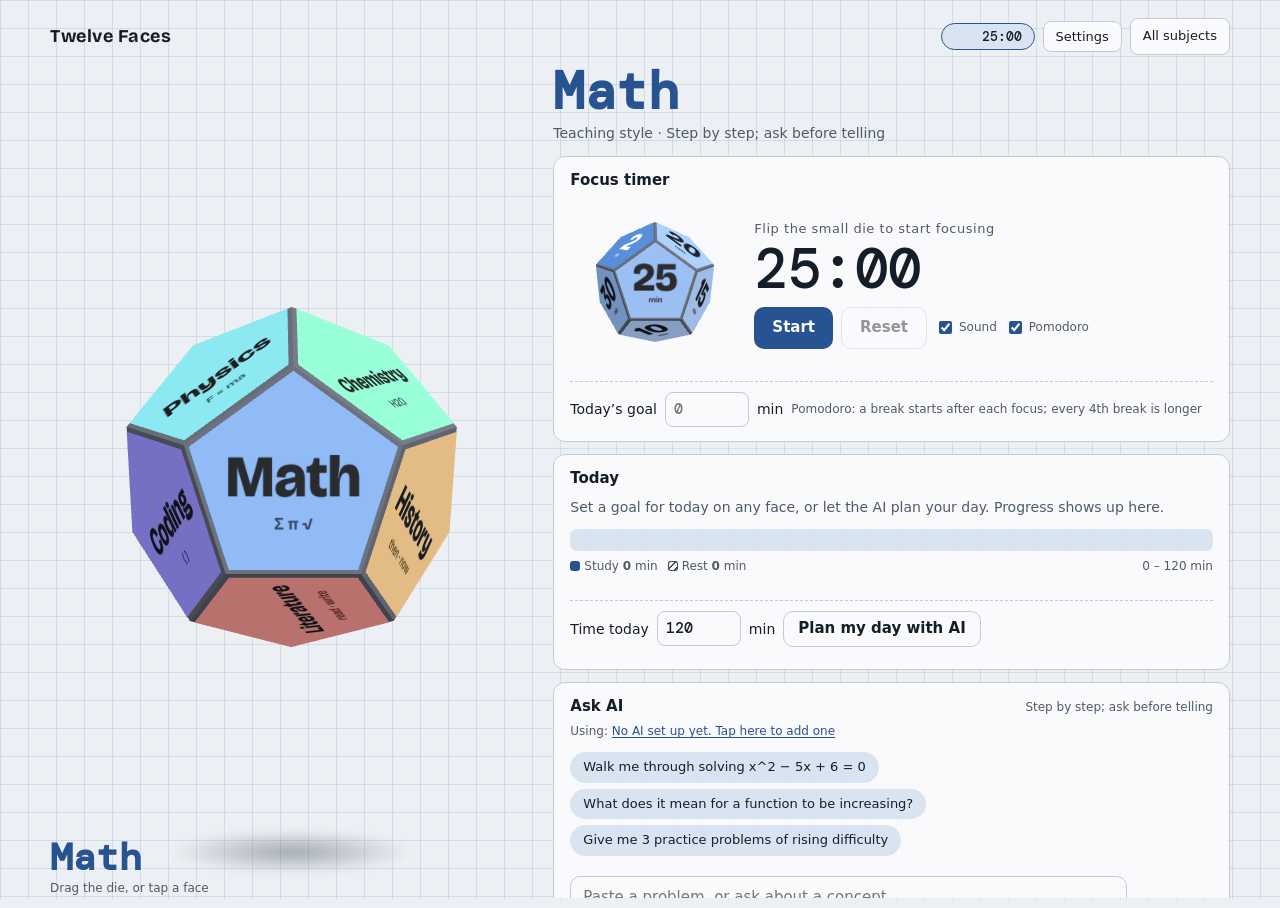
==== index.html @ 8c640dfc "init: Dodeca Study first release" ====
<!doctype html>
<html lang="en">
<head>
<meta charset="utf-8">
<meta name="viewport" content="width=device-width, initial-scale=1, viewport-fit=cover">
<title data-i18n="app.name">Twelve Faces</title>
<meta name="description" data-i18n-content="app.desc" content="">
<link rel="icon" href="icon.svg" type="image/svg+xml">
<!-- Web fonts are optional: if they can’t load (e.g. Google is blocked), system fonts are used and the page doesn’t stall -->
<link rel="stylesheet" media="print" onload="this.media='all'" href="https://fonts.googleapis.com/css2?family=Bricolage+Grotesque:opsz,wght@12..96,500..800&family=DM+Mono:wght@400;500&family=Noto+Serif+SC:wght@600;700&display=swap">
<link rel="stylesheet" href="css/app.css">
</head>
<body>
<div class="atmos" id="atmos" aria-hidden="true"></div>
<div id="app">
  <header class="bar">
    <div class="brand" data-i18n="app.name"></div>
    <div class="bar-r">
      <button class="pill" id="pill" type="button" hidden></button>
      <button class="gear" id="setBtn" type="button" data-i18n="hdr.settings"></button>
      <details class="all" id="all">
        <summary></summary>
        <div class="all-list" id="allList"></div>
      </details>
    </div>
  </header>

  <section class="die" id="die">
    <canvas id="gl" tabindex="0" data-i18n-aria-label="die.aria"></canvas>
    <div class="shadow"></div>
    <div class="die-label"><b id="dlName"></b><span id="dlHint" data-i18n="die.hint"></span></div>
    <div class="nogl" id="nogl"></div>
  </section>

  <main class="work" id="work">
    <div class="space-head">
      <h2 id="spName"></h2>
      <p id="spTag"></p>
    </div>

    <section class="card">
      <h3><span data-i18n="timer.title"></span> <small id="focusToday"></small></h3>
      <div class="timer">
        <div class="tdie" id="tdie"><canvas id="tgl" tabindex="0" data-i18n-aria-label="timer.aria"></canvas></div>
        <div>
          <div class="t-status" id="tStatus" data-i18n="timer.idle"></div>
          <div class="t-time" id="tTime">25:00</div>
          <div class="t-btns">
            <button class="btn" id="tGo" type="button" data-i18n="timer.start"></button>
            <button class="btn alt" id="tReset" type="button" data-i18n="timer.reset"></button>
            <label class="snd"><input type="checkbox" id="snd" checked> <span data-i18n="timer.sound"></span></label>
            <label class="snd"><input type="checkbox" id="pomo" checked> <span data-i18n="timer.pomo"></span></label>
          </div>
          <div class="t-chips" id="tChips"></div>
        </div>
      </div>
      <div class="goal-row">
        <label for="goalIn" data-i18n="goal.label"></label>
        <input type="number" id="goalIn" min="0" max="600" step="5" inputmode="numeric" placeholder="0">
        <span data-i18n="unit.min"></span>
        <span class="hint" data-i18n="goal.hint"></span>
      </div>
    </section>

    <section class="card" id="todayCard">
      <h3 data-i18n="today.title"></h3>
      <p class="today-sum" id="todaySum"></p>
      <div class="tl-wrap">
        <div class="tl" id="tl" role="img" data-i18n-aria-label="tl.aria"></div>
        <div class="tl-meta">
          <span><i class="sw study"></i><span data-i18n="tl.study"></span> <b id="tlStudy">0</b> <span data-i18n="unit.min"></span><i class="sw rest gap"></i><span data-i18n="tl.rest"></span> <b id="tlRest">0</b> <span data-i18n="unit.min"></span><span id="tlOverKey" hidden><i class="sw over gap"></i><span id="tlOverTxt"></span></span></span>
          <span id="tlScale"></span>
        </div>
        <p class="tl-note" id="tlNote" hidden></p>
      </div>
      <div class="trows" id="trows"></div>
      <div class="plan-box" id="planBox">
        <div class="plan-ask">
          <label for="availIn" data-i18n="plan.avail"></label>
          <input type="number" id="availIn" min="15" max="600" step="15" value="120" inputmode="numeric">
          <span data-i18n="unit.min"></span>
          <button class="btn alt sm" id="planBtn" type="button" data-i18n="plan.btn"></button>
        </div>
        <div class="plan-out" id="planOut" aria-live="polite"></div>
      </div>
    </section>

    <section class="card" id="askCard">
      <h3><span data-i18n="ask.title"></span> <small id="askStyle"></small></h3>
      <p class="ai-line"><span data-i18n="ask.using"></span><span id="aiLine"></span></p>
      <div class="quick" id="quick"></div>
      <div class="chat" id="chat" aria-live="polite"></div>
      <form class="ask-row" id="askForm">
        <textarea id="q" rows="2" maxlength="1500"></textarea>
        <button class="btn" id="send" type="submit" data-i18n="ask.send"></button>
        <button class="btn alt" id="stop" type="button" hidden data-i18n="ask.stop"></button>
      </form>
      <div class="ask-opts">
        <button class="think" id="think" type="button" aria-pressed="true" data-i18n="ask.think"></button>
        <span id="thinkHint"></span>
      </div>
    </section>

    <div class="two">
      <section class="card">
        <h3><span data-i18n="todo.title"></span> <small id="todoCount"></small></h3>
        <ul class="todo-list" id="todos"></ul>
        <p class="empty" id="todoEmpty" data-i18n="todo.empty"></p>
        <form class="add-row" id="todoForm">
          <input type="text" id="todoIn" maxlength="120" autocomplete="off">
          <button class="btn alt" type="submit" data-i18n="todo.add"></button>
        </form>
      </section>
      <section class="card">
        <h3><span data-i18n="note.title"></span> <small id="saveNote"></small></h3>
        <textarea id="note" maxlength="20000"></textarea>
      </section>
    </div>
  </main>
</div>

<dialog id="settings" class="settings">
  <form method="dialog" class="set-head">
    <h2 data-i18n="set.title"></h2>
    <button class="btn sm" value="close" data-i18n="set.done"></button>
  </form>
  <section class="set-sec">
    <h3 data-i18n="set.lang"></h3>
    <div class="langs" id="langPick"></div>
  </section>
  <section class="set-sec">
    <h3 data-i18n="shelf.head"></h3>
    <p class="set-note" data-i18n="shelf.note"></p>
    <div class="who" id="whoPick"></div>
    <div class="set-btns"><button class="btn alt sm" id="mkOpen" type="button" data-i18n="shelf.newLong"></button></div>
    <details class="set-names">
      <summary data-i18n="names.summary"></summary>
      <p class="set-note" data-i18n="names.note"></p>
      <div class="names" id="nameList"></div>
      <div class="set-btns"><button class="btn alt sm" id="nameReset" type="button" data-i18n="names.reset"></button></div>
    </details>
    <div class="set-btns"><button class="btn sm" id="whoApply" type="button" hidden data-i18n="who.apply"></button></div>
  </section>
  <section class="set-sec set-fb">
    <h3 data-i18n="fb.title"></h3>
    <p class="set-note" data-i18n="fb.note"></p>
    <div class="set-btns"><a class="btn alt sm fb-link" id="fbLink" target="_blank" rel="noopener" data-i18n="fb.btn"></a></div>
    <p class="set-note" id="fbHint" hidden data-i18n="fb.hint"></p>
  </section>
  <h3 class="set-h3" data-i18n="ai.head"></h3>
  <p class="set-intro" data-i18n="ai.intro"></p>
  <div id="provList" class="prov-list"></div>
  <details class="set-more">
    <summary data-i18n="bk.summary"></summary>
    <p data-i18n="bk.note"></p>
    <div class="set-btns">
      <button class="btn alt sm" id="bkOut" type="button" data-i18n="bk.out"></button>
      <label class="btn alt sm file"><span data-i18n="bk.in"></span><input type="file" id="bkIn" accept="application/json,.json" hidden></label>
      <button class="btn alt sm" id="clrKeys" type="button" data-i18n="bk.clear"></button>
    </div>
  </details>
</dialog>

<dialog id="maker" class="settings maker">
  <form method="dialog" class="set-head">
    <h2 data-i18n="mk.title"></h2>
    <button class="btn alt sm" value="close" data-i18n="mk.close"></button>
  </form>
  <div id="mkForm">
    <div class="mk-kind" role="radiogroup" data-i18n-aria-label="mk.kindAria">
      <label><input type="radio" name="mkKind" value="major" checked><span data-i18n="mk.major"></span></label>
      <label><input type="radio" name="mkKind" value="job"><span data-i18n="mk.job"></span></label>
    </div>
    <div id="mkMajor">
      <label class="mk-row"><span data-i18n="mk.school"></span><input id="mkSchool" maxlength="60" data-i18n-placeholder="mk.schoolPh"></label>
      <label class="mk-row"><span data-i18n="mk.dept"></span><input id="mkDept" maxlength="60" data-i18n-placeholder="mk.deptPh"></label>
      <label class="mk-row"><span data-i18n="mk.majorL"></span><input id="mkMajorIn" maxlength="60" data-i18n-placeholder="mk.majorPh"></label>
      <div class="mk-row"><span data-i18n="mk.iam"></span><div class="mk-opts">
        <label><input type="radio" name="mkSelf" value="0" checked> <span data-i18n="mk.student"></span></label>
        <label><input type="radio" name="mkSelf" value="1"> <span data-i18n="mk.self"></span></label>
      </div></div>
      <div class="mk-row"><span data-i18n="mk.year"></span><div class="mk-opts" id="mkYears"></div></div>
      <details class="mk-plan">
        <summary data-i18n="mk.planSum"></summary>
        <textarea id="mkPlan" rows="6" maxlength="12000" data-i18n-placeholder="mk.planPh"></textarea>
      </details>
    </div>
    <div id="mkJob" hidden>
      <label class="mk-row"><span data-i18n="mk.jobL"></span><input id="mkJobIn" maxlength="60" data-i18n-placeholder="mk.jobPh"></label>
    </div>
    <label class="mk-row"><span data-i18n="mk.req"></span><textarea id="mkReq" rows="2" maxlength="300" data-i18n-placeholder="mk.reqPh"></textarea></label>
    <p class="set-note" id="mkNote"></p>
    <div class="set-btns"><button class="btn sm" id="mkGo" type="button" data-i18n="mk.go"></button><button class="btn alt sm" id="mkStop" type="button" hidden data-i18n="mk.stop"></button></div>
    <p class="mk-msg" id="mkMsg" aria-live="polite"></p>
  </div>
  <div id="mkOut" class="mk-out"></div>
</dialog>

<script src="vendor/three.min.js"></script>
<script src="js/i18n.js"></script>
<script src="locales/en.js"></script>
<script src="locales/es.js"></script>
<script src="locales/pt-BR.js"></script>
<script src="locales/fr.js"></script>
<script src="locales/zh.js"></script>
<script src="locales/zh-TW.js"></script>
<script src="locales/ja.js"></script>
<script src="locales/ko.js"></script>
<script src="js/ai.js"></script>
<script src="js/profiles.js"></script>
<script src="js/app.js"></script>
<script src="js/settings.js"></script>
<script src="js/maker.js"></script>
</body>
</html>
---- css/app.css ----
/* Layout: the big die is the only navigation (which room you are in). Inside each room a small second die sets a focus timer: flip it and it starts. Hue, paper pattern, heading face and Claude's teaching voice follow the room. */
  @property --h { syntax: '<number>'; inherits: true; initial-value: 215; }
  :root {
    --h: 215;
    transition: --h .7s ease;
    --bg: hsl(var(--h) 24% 94%);
    --panel: hsl(var(--h) 30% 99% / .88);
    --pop: hsl(var(--h) 30% 99%);
    --fg: hsl(var(--h) 30% 12%);
    --muted: hsl(var(--h) 14% 36%);
    --rest: hsl(var(--h) 14% 30%);
    --line: hsl(var(--h) 22% 80%);
    --soft: hsl(var(--h) 45% 90%);
    --accent: hsl(var(--h) 58% 36%);
    --accent-fg: hsl(var(--h) 40% 98%);
    --grid: hsl(var(--h) 40% 45% / .14);
    --shadow: hsl(var(--h) 40% 15% / .34);
    --over: hsl(28 88% 52%);
    /* CJK fonts follow the page language (set from the language pack): Japanese, Korean and Traditional
       Chinese need their own fonts, or characters show up in the wrong regional shapes */
    --f-cjk: "PingFang SC", "Hiragino Sans GB", "Microsoft YaHei", "Noto Sans SC";
    --f-cjk-serif: "Noto Serif SC", "Songti SC", "STSong", "SimSun";
    --f-sans: "Bricolage Grotesque", var(--f-cjk), system-ui, sans-serif;
    --f-serif: var(--f-cjk-serif), serif;
    --f-mono: "DM Mono", ui-monospace, SFMono-Regular, Menlo, Consolas, var(--f-cjk), monospace;
    --f-body: system-ui, -apple-system, var(--f-cjk), sans-serif;
    --f-head: var(--f-sans);
  }
  :root:lang(zh-TW) { --f-cjk: "PingFang TC", "Microsoft JhengHei", "Noto Sans TC"; --f-cjk-serif: "Songti TC", "PMingLiU", "Noto Serif TC"; }
  :root:lang(ja) { --f-cjk: "Hiragino Sans", "Hiragino Kaku Gothic ProN", "Yu Gothic", "Meiryo", "Noto Sans JP"; --f-cjk-serif: "Hiragino Mincho ProN", "Yu Mincho", "Noto Serif JP"; }
  :root:lang(ko) { --f-cjk: "Apple SD Gothic Neo", "Malgun Gothic", "Noto Sans KR"; --f-cjk-serif: "AppleMyungjo", "Batang", "Noto Serif KR"; }
  @media (prefers-color-scheme: dark) {
    :root:not([data-theme="light"]) {
      --bg: hsl(var(--h) 20% 9%);
      --panel: hsl(var(--h) 18% 13% / .88);
      --pop: hsl(var(--h) 18% 14%);
      --fg: hsl(var(--h) 25% 92%);
      --muted: hsl(var(--h) 12% 68%);
      --rest: hsl(var(--h) 12% 68%);
      --line: hsl(var(--h) 14% 25%);
      --soft: hsl(var(--h) 22% 20%);
      --accent: hsl(var(--h) 65% 68%);
      --accent-fg: hsl(var(--h) 40% 10%);
      --grid: hsl(var(--h) 50% 70% / .1);
      --shadow: hsl(0 0% 0% / .6);
      color-scheme: dark;
    }
  }
  :root[data-theme="dark"] {
    --bg: hsl(var(--h) 20% 9%);
    --panel: hsl(var(--h) 18% 13% / .88);
    --pop: hsl(var(--h) 18% 14%);
    --fg: hsl(var(--h) 25% 92%);
    --muted: hsl(var(--h) 12% 68%);
    --rest: hsl(var(--h) 12% 68%);
    --line: hsl(var(--h) 14% 25%);
    --soft: hsl(var(--h) 22% 20%);
    --accent: hsl(var(--h) 65% 68%);
    --accent-fg: hsl(var(--h) 40% 10%);
    --grid: hsl(var(--h) 50% 70% / .1);
    --shadow: hsl(0 0% 0% / .6);
    color-scheme: dark;
  }

  body[data-space="chinese"], body[data-space="history"] { --f-head: var(--f-serif); }
  body[data-space="math"], body[data-space="physics"], body[data-space="chemistry"], body[data-space="coding"] { --f-head: var(--f-mono); }

  html, body { height: 100%; }
  body {
    box-sizing: border-box;
    background: var(--bg);
    color: var(--fg);
    font: 15px/1.6 var(--f-body);
    padding-block: 10px;
    padding-left: max(16px, env(safe-area-inset-left, 0px));
    padding-right: max(16px, env(safe-area-inset-right, 0px));
    overflow: hidden;
  }

  .atmos { position: fixed; inset: 0; z-index: 0; pointer-events: none; transition: opacity .35s; }
  .atmos.swap { opacity: 0; }
  body[data-space="math"] .atmos { background-image: linear-gradient(var(--grid) 1px, transparent 1px), linear-gradient(90deg, var(--grid) 1px, transparent 1px); background-size: 28px 28px; }
  body[data-space="chinese"] .atmos { background-image: repeating-linear-gradient(90deg, var(--grid) 0 1px, transparent 1px 46px); }
  body[data-space="english"] .atmos { background-image: repeating-linear-gradient(0deg, transparent 0 31px, var(--grid) 31px 32px); }
  body[data-space="physics"] .atmos { background-image: repeating-radial-gradient(circle at 88% 14%, var(--grid) 0 1px, transparent 1px 38px); }
  body[data-space="chemistry"] .atmos { background-image: radial-gradient(circle, var(--grid) 2px, transparent 2.5px), radial-gradient(circle, var(--grid) 2px, transparent 2.5px); background-size: 34px 34px; background-position: 0 0, 17px 17px; }
  body[data-space="biology"] .atmos { background-image: radial-gradient(ellipse 260px 200px at 12% 20%, var(--grid), transparent 70%), radial-gradient(ellipse 320px 240px at 88% 78%, var(--grid), transparent 70%), radial-gradient(ellipse 180px 150px at 60% 10%, var(--grid), transparent 70%); }
  body[data-space="history"] .atmos { background-image: repeating-linear-gradient(180deg, transparent 0 37px, var(--grid) 37px 38px), repeating-linear-gradient(180deg, transparent 0 83px, var(--grid) 83px 85px); }
  body[data-space="geography"] .atmos { background-image: repeating-radial-gradient(ellipse at 18% 82%, var(--grid) 0 1px, transparent 1px 24px), repeating-radial-gradient(ellipse at 84% 16%, var(--grid) 0 1px, transparent 1px 30px); }
  body[data-space="pe"] .atmos { background-image: linear-gradient(90deg, transparent calc(50% - 1px), var(--grid) calc(50% - 1px) calc(50% + 1px), transparent calc(50% + 1px)), radial-gradient(circle at 50% 50%, transparent 86px, var(--grid) 87px 89px, transparent 90px); }
  body[data-space="art"] .atmos { background-image: radial-gradient(circle 120px at 14% 22%, hsl(calc(var(--h) + 40) 70% 60% / .16), transparent 70%), radial-gradient(circle 160px at 86% 30%, hsl(calc(var(--h) - 40) 70% 60% / .16), transparent 70%), radial-gradient(circle 140px at 50% 92%, hsl(calc(var(--h) + 120) 70% 60% / .14), transparent 70%); }
  body[data-space="coding"] .atmos { background-image: radial-gradient(circle, var(--grid) 1px, transparent 1.4px); background-size: 16px 16px; }
  /* the study room stays plain on purpose */

  #app {
    position: relative; z-index: 1;
    height: 100%; max-width: 1180px; margin: 0 auto;
    display: grid; gap: 8px;
    grid-template-rows: auto minmax(190px, 34%) minmax(0, 1fr);
    grid-template-columns: minmax(0, 1fr);
  }
  @media (min-width: 900px) {
    #app { grid-template-columns: minmax(340px, 5fr) minmax(0, 7fr); grid-template-rows: auto minmax(0, 1fr); column-gap: 20px; }
    .bar { grid-column: 1 / -1; }
  }

  .bar { display: flex; align-items: center; justify-content: space-between; gap: 10px; }
  .brand { font: 700 18px/1.2 var(--f-sans); letter-spacing: .03em; white-space: nowrap; min-width: 0; overflow: hidden; text-overflow: ellipsis; flex: 0 100 auto; }
  .bar-r { display: flex; align-items: center; gap: 8px; min-width: 0; flex: 0 1 auto; }
  /* longer languages: when the timer pill shows up, the app name gives way first, then the pill shortens */
  .bar-r .pill { min-width: 0; flex: 0 1 auto; display: inline-flex; align-items: center; white-space: pre; overflow: hidden; }
  .pill > span { flex: none; }
  .pill > .pw { flex: 0 1 auto; min-width: 1.5em; overflow: hidden; text-overflow: ellipsis; }
  .bar-r .gear, .bar-r .all { flex: 0 0 auto; }
  @media (max-width: 480px) {
    .bar { gap: 6px; }
    .bar-r { gap: 6px; }
    .bar:has(.pill:not([hidden])) .brand { display: none; }
    .bar:has(.pill:not([hidden])) { justify-content: flex-end; }
    /* if the pill still doesn't fit next to the buttons, it moves to its own line instead of being cut */
    .bar:has(.pill:not([hidden])) .bar-r { flex: 1 1 auto; flex-wrap: wrap; justify-content: flex-end; row-gap: 6px; }
    .bar:has(.pill:not([hidden])) .pill { order: 3; }
  }
  .pill { appearance: none; border: 1px solid var(--accent); background: var(--soft); color: var(--fg); border-radius: 999px; padding: 5px 12px; font: 500 13px/1.2 var(--f-mono); font-variant-numeric: tabular-nums; cursor: pointer; white-space: nowrap; }
  .pill.done { animation: blink 1s steps(2, jump-none) infinite; }
  .all { position: relative; }
  .all summary { list-style: none; cursor: pointer; border: 1px solid var(--line); border-radius: 8px; padding: 7px 12px; font-size: 13px; background: var(--panel); white-space: nowrap; }
  .all summary::-webkit-details-marker { display: none; }
  .all[open] summary { border-color: var(--muted); }
  .all-list { position: absolute; right: 0; top: calc(100% + 6px); z-index: 30; background: var(--pop); border: 1px solid var(--line); border-radius: 10px; padding: 8px; display: grid; grid-template-columns: repeat(3, 1fr); gap: 6px; width: min(300px, calc(100vw - 32px)); box-shadow: 0 8px 24px hsl(0 0% 0% / .18); }
  .all-list button { appearance: none; border: 1px solid var(--line); background: transparent; color: var(--fg); border-radius: 8px; padding: 9px 4px; font: 600 14px/1 var(--f-body); cursor: pointer; }
  .all-list button[aria-current="true"] { background: var(--accent); color: var(--accent-fg); border-color: var(--accent); }

  .die { position: relative; min-height: 0; touch-action: none; }
  #gl { position: absolute; inset: 0; width: 100%; height: 100%; display: block; cursor: grab; touch-action: none; outline: none; }
  .grabbing { cursor: grabbing !important; }
  .shadow { position: absolute; left: 50%; bottom: 3%; transform: translateX(-50%); width: min(50%, 280px); height: 5%; background: radial-gradient(closest-side, var(--shadow), transparent); filter: blur(4px); pointer-events: none; }
  .die-label { position: absolute; left: 0; bottom: 0; pointer-events: none; display: flex; flex-direction: column; }
  .die-label b { font: 700 clamp(26px, 5vw, 38px)/1.1 var(--f-head); color: var(--accent); }
  .die-label span { font-size: 12px; color: var(--muted); transition: opacity .4s; }
  .die-label span.off { opacity: 0; }
  .nogl { position: absolute; inset: 0; display: none; align-items: center; justify-content: center; text-align: center; color: var(--muted); padding: 24px; }

  .work { min-height: 0; overflow-y: auto; display: flex; flex-direction: column; gap: 12px; padding-bottom: 24px; scrollbar-width: thin; }
  .work.enter { animation: rise .34s ease both; }
  @keyframes rise { from { opacity: 0; transform: translateY(8px); } to { opacity: 1; transform: none; } }
  @keyframes blink { 50% { opacity: .35; } }
  .space-head { display: flex; flex-direction: column; gap: 2px; }
  .space-head h2 { margin: 0; font: 700 clamp(32px, 6vw, 52px)/1.1 var(--f-head); color: var(--accent); letter-spacing: .01em; }
  .space-head p { margin: 0; color: var(--muted); font-size: 14px; }

  .card { background: var(--panel); border: 1px solid var(--line); border-radius: 12px; padding: 14px 16px; min-width: 0; }
  .card h3 { margin: 0 0 8px; font: 700 15px/1.3 var(--f-body); display: flex; align-items: baseline; justify-content: space-between; gap: 8px; flex-wrap: wrap; }
  .card h3 small { font-weight: 400; color: var(--muted); font-size: 12px; }
  .two { display: grid; grid-template-columns: repeat(auto-fit, minmax(260px, 1fr)); gap: 12px; }

  /* focus timer: a small die plus its readout */
  .timer { display: grid; grid-template-columns: clamp(118px, 30vw, 170px) minmax(0, 1fr); gap: 14px; align-items: center; }
  .tdie { position: relative; width: 100%; aspect-ratio: 1; max-width: 100%; }
  #tgl { position: absolute; inset: 0; width: 100%; height: 100%; display: block; cursor: grab; touch-action: none; outline: none; }
  .t-status { font-size: 13px; color: var(--muted); letter-spacing: .04em; }
  .t-time { font: 500 clamp(36px, 9vw, 56px)/1.05 var(--f-mono); font-variant-numeric: tabular-nums; letter-spacing: -.01em; }
  .t-time.done { animation: blink 1s steps(2, jump-none) infinite; }
  .t-btns { display: flex; flex-wrap: wrap; gap: 8px; margin-top: 8px; align-items: center; }
  .snd { font-size: 12px; color: var(--muted); display: inline-flex; align-items: center; gap: 4px; cursor: pointer; }
  .snd input { accent-color: var(--accent); }
  .t-chips { display: none; flex-wrap: wrap; gap: 6px; margin-top: 8px; }
  .t-chips button { appearance: none; background: var(--soft); color: var(--fg); border: 1px solid transparent; border-radius: 8px; padding: 6px 10px; font: 500 13px/1 var(--f-mono); cursor: pointer; }

  .quick { display: flex; flex-wrap: wrap; gap: 6px; margin-bottom: 10px; }
  .quick button { appearance: none; background: var(--soft); color: var(--fg); border: 1px solid transparent; border-radius: 999px; padding: 6px 12px; font: 13px/1.3 var(--f-body); cursor: pointer; text-align: left; }
  .quick button:hover { border-color: var(--accent); }
  .chat { display: flex; flex-direction: column; gap: 10px; margin-bottom: 10px; }
  .msg { max-width: 92%; white-space: pre-wrap; overflow-wrap: anywhere; font-size: 15px; }
  .msg.user { align-self: flex-end; background: var(--soft); border-radius: 12px 12px 2px 12px; padding: 8px 12px; }
  .msg.bot { align-self: flex-start; }
  .msg.bot::before { content: attr(data-via); display: block; font-size: 11px; letter-spacing: .08em; color: var(--muted); margin-bottom: 1px; }
  .msg.wait { color: var(--muted); }
  .msg.err { color: var(--muted); font-style: italic; }
  .ask-row { display: flex; gap: 8px; align-items: flex-end; }
  textarea, input[type="text"] { font: 15px/1.5 var(--f-body); color: var(--fg); background: transparent; border: 1px solid var(--line); border-radius: 10px; padding: 9px 12px; width: 100%; box-sizing: border-box; min-width: 0; }
  textarea { resize: vertical; }
  textarea:focus, input[type="text"]:focus { outline: 2px solid var(--accent); outline-offset: 0; border-color: transparent; }
  .btn { appearance: none; border: 0; background: var(--accent); color: var(--accent-fg); border-radius: 10px; padding: 0 18px; height: 42px; font: 600 15px/1 var(--f-body); cursor: pointer; flex: none; }
  .btn.alt { background: transparent; color: var(--fg); border: 1px solid var(--line); }
  .btn:disabled { opacity: .45; cursor: default; }

  .todo-list { list-style: none; margin: 0 0 10px; padding: 0; display: flex; flex-direction: column; gap: 2px; }
  .todo-list li { display: grid; grid-template-columns: auto 1fr auto; align-items: center; gap: 10px; padding: 6px 0; border-bottom: 1px dashed var(--line); }
  .todo-list input[type="checkbox"] { width: 20px; height: 20px; accent-color: var(--accent); margin: 0; }
  .todo-list .t { overflow-wrap: anywhere; }
  .todo-list li.done .t { color: var(--muted); text-decoration: line-through; }
  .todo-list .x { appearance: none; border: 0; background: transparent; color: var(--muted); font-size: 18px; line-height: 1; cursor: pointer; padding: 4px 8px; border-radius: 6px; }
  .todo-list .x:hover { color: var(--fg); }
  .empty { color: var(--muted); font-size: 13px; margin: 0 0 10px; }
  .add-row { display: flex; gap: 8px; }
  .add-row .btn { height: 40px; padding: 0 14px; }
  #note { min-height: 190px; line-height: 1.7; }

  .goal-row { display: flex; flex-wrap: wrap; align-items: center; gap: 8px; margin-top: 12px; padding-top: 10px; border-top: 1px dashed var(--line); font-size: 14px; }
  .goal-row input[type="number"], .plan-ask input[type="number"] { width: 84px; font: 500 15px/1.4 var(--f-mono); color: var(--fg); background: transparent; border: 1px solid var(--line); border-radius: 8px; padding: 6px 8px; box-sizing: border-box; }
  .goal-row input[type="number"]:focus, .plan-ask input[type="number"]:focus { outline: 2px solid var(--accent); border-color: transparent; }
  .goal-row .hint { color: var(--muted); font-size: 12px; }
  .btn.sm { height: 36px; padding: 0 14px; }
  .today-sum { margin: 0 0 10px; color: var(--muted); font-size: 14px; }
  .trows { display: flex; flex-direction: column; gap: 4px; }
  .trow { appearance: none; border: 0; background: transparent; color: var(--fg); display: grid; grid-template-columns: 3.2em minmax(0, 1fr) auto; gap: 10px; align-items: center; padding: 7px 6px; border-radius: 8px; cursor: pointer; text-align: left; font: 14px/1.3 var(--f-body); }
  .trow:hover, .trow[aria-current="true"] { background: var(--soft); }
  .trow .meter { display: block; height: 8px; border-radius: 4px; background: var(--soft); overflow: hidden; }
  .trow[aria-current="true"] .meter { background: var(--line); }
  .trow .meter i { display: block; height: 100%; border-radius: 4px; background: hsl(var(--rh) 58% 48%); }
  .trow .num { font: 13px/1 var(--f-mono); font-variant-numeric: tabular-nums; color: var(--muted); }
  .plan-box { margin-top: 10px; padding-top: 10px; border-top: 1px dashed var(--line); display: flex; flex-direction: column; gap: 8px; }
  .plan-ask { display: flex; flex-wrap: wrap; align-items: center; gap: 8px; font-size: 14px; }
  .plan-out { font-size: 14px; display: flex; flex-direction: column; gap: 4px; min-width: 0; overflow-wrap: anywhere; }
  .plan-out .why, .plan-out .tip { color: var(--muted); }
  .plan-out .tip { font-style: italic; }

  .tl-wrap { margin-bottom: 14px; display: flex; flex-direction: column; gap: 6px; }
  .tl { position: relative; display: flex; height: 22px; border-radius: 7px; background: var(--soft); padding: 2px; box-sizing: border-box; }
  .tl .seg { flex: 0 0 auto; box-sizing: border-box; height: 100%; min-width: 3px; margin-right: 2px; border-radius: 5px; }
  .tl .seg:last-of-type { margin-right: 0; }
  .tl .seg.study { background: hsl(var(--rh, var(--h)) 58% 48%); }
  .tl .seg.rest { background: repeating-linear-gradient(135deg, var(--rest) 0 2px, transparent 2px 6px); box-shadow: inset 0 0 0 1px var(--rest); }
  .tl .seg.over { background: var(--over); }
  .tl-mark { position: absolute; top: -3px; bottom: -3px; width: 2px; margin-left: -1px; border-radius: 1px; background: var(--fg); }
  .tl-note { margin: 0; font-size: 13px; color: var(--muted); }
  .tl-note::before { content: ""; display: inline-block; width: 8px; height: 8px; border-radius: 2px; background: var(--over); margin-right: 6px; }
  .tl-meta .sw.over { background: var(--over); }
  .tl-meta { display: flex; justify-content: space-between; align-items: center; gap: 6px 12px; flex-wrap: wrap; font-size: 12px; color: var(--muted); font-variant-numeric: tabular-nums; }
  .tl-meta .sw { display: inline-block; width: 10px; height: 10px; border-radius: 3px; margin-right: 4px; vertical-align: -1px; }
  .tl-meta .sw.study { background: var(--accent); }
  .tl-meta .sw.rest { background: repeating-linear-gradient(135deg, var(--rest) 0 2px, transparent 2px 5px); box-shadow: inset 0 0 0 1px var(--rest); }
  .tl-meta .sw.gap { margin-left: 10px; }

  button:focus-visible, summary:focus-visible { outline: 2px solid var(--accent); outline-offset: 2px; }
  @media (prefers-reduced-motion: reduce) {
    :root { transition: none; }
    .work.enter, .pill.done, .t-time.done { animation: none; }
    .atmos, .die-label span { transition: none; }
  }

  /* ---- multi-AI additions ---- */
  .msg.bot:not([data-via])::before { content: "AI"; }
  .msg .acts { margin-top: 8px; display: flex; flex-direction: column; gap: 4px; font-size: 13px; color: var(--accent); }
  .msg .via-note { margin-top: 6px; font-size: 12px; color: var(--muted); }
  .msg.wait .via-note { display: none; }
  .ai-line { margin: -2px 0 10px; font-size: 12px; color: var(--muted); }
  .linkish { appearance: none; border: 0; background: none; padding: 0; color: var(--accent); font: inherit; text-decoration: underline; text-underline-offset: 2px; cursor: pointer; }
  .gear { appearance: none; border: 1px solid var(--line); border-radius: 8px; padding: 7px 12px; font: 13px/1.2 var(--f-body); background: var(--panel); color: var(--fg); cursor: pointer; white-space: nowrap; }
  .settings { width: min(560px, calc(100vw - 24px)); max-height: calc(100dvh - 24px); border: 1px solid var(--line); border-radius: 14px; padding: 16px; background: var(--pop); color: var(--fg); box-sizing: border-box; }
  .settings::backdrop { background: hsl(0 0% 0% / .4); }
  .set-head { display: flex; justify-content: space-between; align-items: center; gap: 8px; margin: 0 0 6px; position: sticky; top: -16px; background: var(--pop); padding: 4px 0; z-index: 1; }
  .set-head h2 { margin: 0; font: 700 18px/1.3 var(--f-body); }
  .set-intro, .set-more p { font-size: 13px; color: var(--muted); margin: 0 0 12px; line-height: 1.6; }
  .prov-list { display: flex; flex-direction: column; gap: 10px; }
  .prov { border: 1px solid var(--line); border-radius: 10px; padding: 10px 12px; }
  .prov.on { border-color: var(--accent); }
  .prov-head { display: flex; justify-content: space-between; align-items: center; gap: 8px; }
  .prov-name { font-weight: 600; font-size: 15px; display: flex; align-items: center; gap: 4px; cursor: pointer; }
  .prov-move { display: flex; gap: 4px; }
  .prov-info { margin: 4px 0 8px; font-size: 12px; color: var(--muted); }
  .prov-info a { color: var(--accent); }
  .prov-row { display: grid; grid-template-columns: 4.5em minmax(0, 1fr); align-items: center; gap: 8px; margin-bottom: 6px; font-size: 13px; }
  .prov-row input { min-width: 0; height: 34px; border: 1px solid var(--line); border-radius: 8px; padding: 0 10px; background: var(--panel); color: var(--fg); font: 13px var(--f-mono); }
  .prov-foot { display: flex; align-items: center; gap: 8px; flex-wrap: wrap; }
  .prov-res { font-size: 12px; color: var(--muted); overflow-wrap: anywhere; }
  .prov-res.ok { color: var(--accent); }
  .prov-res.bad { color: hsl(5 70% 48%); }
  .mini { appearance: none; border: 1px solid var(--line); background: transparent; color: var(--fg); border-radius: 7px; padding: 4px 10px; font: 12px/1.3 var(--f-body); cursor: pointer; }
  .mini:disabled { opacity: .35; cursor: default; }
  .set-more { margin-top: 14px; }
  .set-more summary { cursor: pointer; font-size: 14px; font-weight: 600; margin-bottom: 8px; }
  .set-btns { display: flex; gap: 8px; flex-wrap: wrap; }
  .btn.file { display: inline-flex; align-items: center; }

  /* ---- identity picker ---- */
  .set-sec { margin-bottom: 16px; padding-bottom: 14px; border-bottom: 1px solid var(--line); }
  .set-sec h3, .set-h3 { margin: 4px 0 8px; font: 700 15px/1.3 var(--f-body); }
  .who { display: grid; grid-template-columns: repeat(3, minmax(0, 1fr)); gap: 8px; margin-bottom: 10px; }
  .who-opt { border: 1px solid var(--line); border-radius: 10px; padding: 10px; cursor: pointer; display: flex; flex-direction: column; gap: 3px; min-width: 0; }
  .who-opt.on { border-color: var(--accent); background: var(--soft); }
  .who-opt input { position: absolute; opacity: 0; pointer-events: none; }
  .who-opt:has(input:focus-visible) { outline: 2px solid var(--accent); outline-offset: 2px; }
  .who-opt b { font-size: 15px; }
  .who-opt small { font-size: 11px; color: var(--muted); overflow-wrap: anywhere; }
  .set-names summary { cursor: pointer; font-size: 13px; color: var(--accent); margin-bottom: 8px; }
  .set-note { font-size: 12px; color: var(--muted); margin: 0 0 8px; }
  .names { display: grid; grid-template-columns: repeat(3, minmax(0, 1fr)); gap: 6px; margin-bottom: 8px; }
  .names input { min-width: 0; height: 34px; border: 1px solid var(--line); border-radius: 8px; padding: 0 8px; background: var(--panel); color: var(--fg); font: 14px var(--f-body); }
  .set-sec > .set-btns { margin-top: 4px; }
  @media (max-width: 420px) { .who { grid-template-columns: minmax(0, 1fr); } .who-opt { flex-direction: row; align-items: baseline; gap: 8px; } }
  .fb-link { display: inline-flex; align-items: center; text-decoration: none; }
  .fb-link[hidden] { display: none; }

  /* ---- bookshelf (inside the all-subjects popover) ---- */
  .all-list .shelf { grid-column: 1 / -1; display: flex; flex-wrap: wrap; gap: 6px; border-top: 1px solid var(--line); margin-top: 4px; padding-top: 8px; }
  .all-list .shelf-h { width: 100%; font-size: 12px; color: var(--muted); }
  .all-list .shelf button { padding: 7px 10px; font: 500 13px/1.2 var(--f-body); max-width: 100%; overflow: hidden; text-overflow: ellipsis; white-space: nowrap; }
  .all-list .shelf .shelf-add { border-style: dashed; color: var(--accent); }

  /* ---- maker: build a die with the AI ---- */
  .who-opt { position: relative; }
  .who-opt.mine { border-style: dashed; }
  .who-opt.mine.on { border-style: solid; }
  .who-del { align-self: flex-start; margin-top: 4px; }
  .who-opt small { padding-right: 2px; }
  .mk-kind { display: grid; grid-template-columns: 1fr 1fr; gap: 8px; margin-bottom: 12px; }
  .mk-kind label { position: relative; cursor: pointer; }
  .mk-kind input { position: absolute; opacity: 0; pointer-events: none; }
  .mk-kind span { display: block; text-align: center; border: 1px solid var(--line); border-radius: 10px; padding: 10px; font-weight: 600; }
  .mk-kind input:checked + span { border-color: var(--accent); background: var(--soft); }
  .mk-kind input:focus-visible + span { outline: 2px solid var(--accent); outline-offset: 2px; }
  .mk-row { display: grid; grid-template-columns: 4.6em minmax(0, 1fr); gap: 8px; align-items: start; margin-bottom: 8px; font-size: 13px; }
  .mk-row > span { padding-top: 9px; color: var(--muted); }
  .mk-row input:not([type=radio]):not([type=checkbox]), .mk-row textarea, .mk-plan textarea { min-width: 0; width: 100%; box-sizing: border-box; border: 1px solid var(--line); border-radius: 8px; padding: 8px 10px; background: var(--panel); color: var(--fg); font: 14px/1.4 var(--f-body); }
  .mk-row input:not([type=radio]):not([type=checkbox]) { height: 36px; padding: 0 10px; }
  .mk-opts input { margin: 0 2px 0 0; vertical-align: -1px; }
  .mk-opts { display: flex; flex-wrap: wrap; gap: 6px 14px; padding-top: 8px; font-size: 14px; }
  .mk-opts label { white-space: nowrap; cursor: pointer; }
  .mk-plan { margin: 0 0 10px; }
  .mk-plan summary { cursor: pointer; font-size: 13px; color: var(--accent); margin-bottom: 6px; }
  .mk-plan textarea { resize: vertical; }
  .mk-msg { font-size: 13px; color: var(--muted); margin: 8px 0 0; min-height: 1em; }
  .mk-msg.bad { color: hsl(5 70% 48%); }
  .mk-out { display: flex; flex-direction: column; gap: 12px; margin-top: 12px; }
  .mk-card { border: 1px solid var(--accent); border-radius: 12px; padding: 12px; }
  .mk-card.err { border-color: var(--line); }
  .mk-err { font-size: 13px; color: var(--muted); white-space: pre-wrap; }
  .mk-title { width: 100%; box-sizing: border-box; border: 0; border-bottom: 1px dashed var(--line); background: transparent; color: var(--fg); font: 700 16px/1.4 var(--f-body); padding: 2px 0 4px; }
  .mk-src { font-size: 12px; color: var(--muted); margin: 6px 0 10px; }
  .mk-faces { display: grid; grid-template-columns: repeat(4, minmax(0, 1fr)); gap: 6px; margin-bottom: 10px; }
  .mk-face { display: flex; flex-direction: column; gap: 2px; min-width: 0; }
  .mk-face input { min-width: 0; height: 32px; border: 1px solid var(--line); border-radius: 7px; padding: 0 6px; background: var(--panel); color: var(--fg); font: 600 14px var(--f-body); }
  .mk-face small { font-size: 10px; color: var(--muted); white-space: nowrap; overflow: hidden; text-overflow: ellipsis; }
  .mk-ok { font-size: 13px; color: var(--accent); align-self: center; }
  @media (max-width: 420px) { .mk-faces { grid-template-columns: repeat(3, minmax(0, 1fr)); } }
  .mk-card.err .btn { margin-right: 8px; }

  /* ---- deep-thinking toggle under the question box ---- */
  .ask-opts { display: flex; align-items: center; gap: 8px; margin-top: 8px; font-size: 12px; color: var(--muted); }
  .think { white-space: nowrap; flex: none; appearance: none; border: 1px solid var(--line); background: transparent; color: var(--muted); border-radius: 999px; padding: 5px 12px; font: 500 13px/1.2 var(--f-body); cursor: pointer; }
  .think::before { content: "○ "; }
  .think[aria-pressed="true"] { border-color: var(--accent); background: var(--soft); color: var(--accent); }
  .think[aria-pressed="true"]::before { content: "● "; }

  /* ---- language picker ---- */
  .langs { display: flex; gap: 8px; flex-wrap: wrap; }
  .lang-opt { appearance: none; border: 1px solid var(--line); background: transparent; color: var(--fg); border-radius: 999px; padding: 7px 16px; font: 600 14px/1.2 var(--f-body); cursor: pointer; }
  .lang-opt[aria-pressed="true"] { border-color: var(--accent); background: var(--soft); color: var(--accent); }
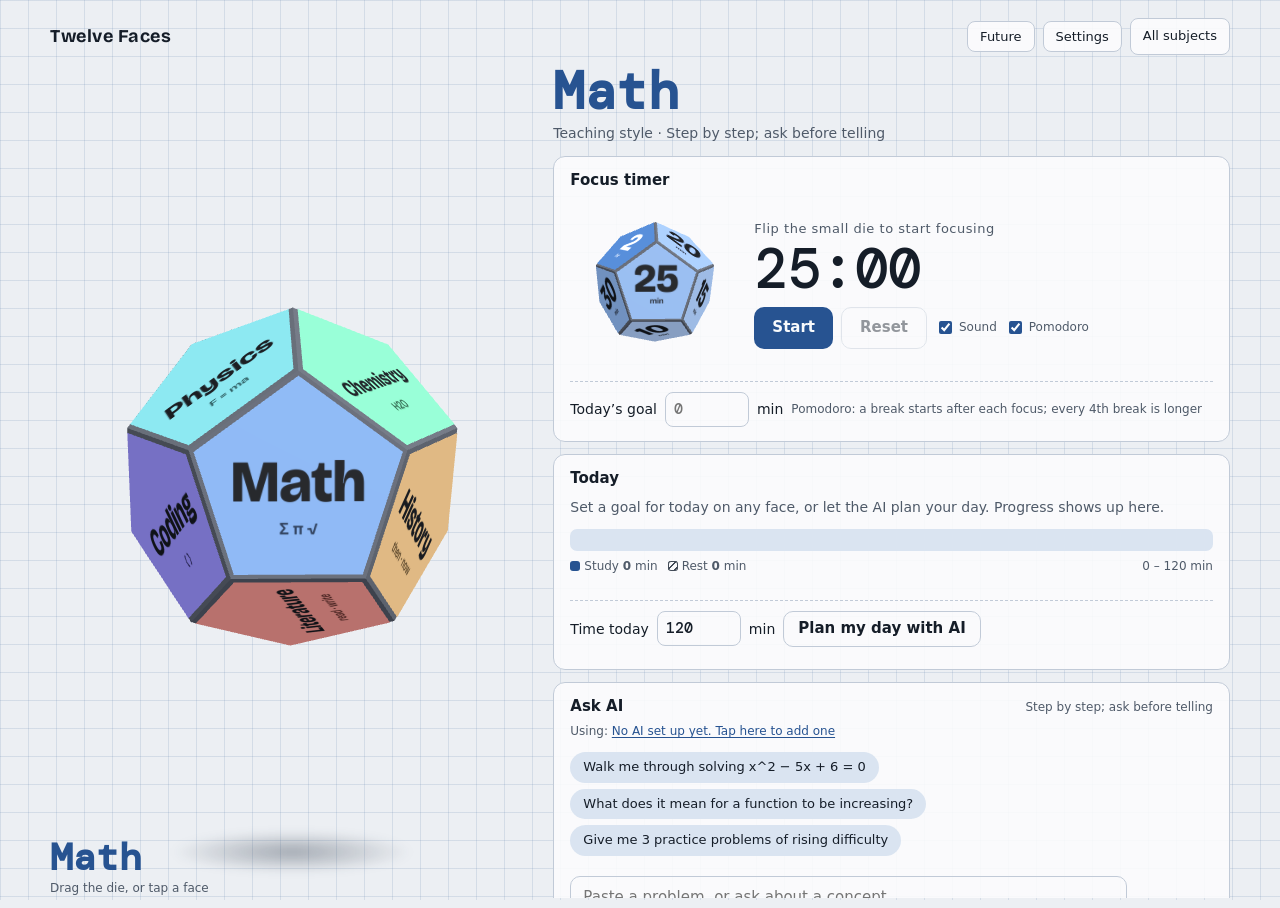
==== commit 8cc766ca: "2.0 prototype: Beyond today timeline; fixes for header, Today rows, menu order; README.zh-CN Co-Auth" ====
--- a/index.html
+++ b/index.html
@@ -17,6 +17,7 @@
     <div class="brand" data-i18n="app.name"></div>
     <div class="bar-r">
       <button class="pill" id="pill" type="button" hidden></button>
+      <button class="gear" id="fuBtn" type="button" aria-expanded="false" aria-controls="future" data-i18n="fu.btn"></button>
       <button class="gear" id="setBtn" type="button" data-i18n="hdr.settings"></button>
       <details class="all" id="all">
         <summary></summary>
@@ -119,6 +120,15 @@
   </main>
 </div>
 
+<aside id="future" class="future" hidden data-i18n-aria-label="fu.aria">
+  <div class="fu-head">
+    <div><h2 data-i18n="fu.title"></h2><p data-i18n="fu.slogan"></p></div>
+    <button class="gear" id="fuClose" type="button" data-i18n="fu.close"></button>
+  </div>
+  <div class="fu-tabs" id="fuTabs"></div>
+  <div class="fu-body" id="fuBody"></div>
+</aside>
+
 <dialog id="settings" class="settings">
   <form method="dialog" class="set-head">
     <h2 data-i18n="set.title"></h2>
@@ -211,5 +221,6 @@
 <script src="js/app.js"></script>
 <script src="js/settings.js"></script>
 <script src="js/maker.js"></script>
+<script src="js/future.js"></script>
 </body>
 </html>
--- a/css/app.css
+++ b/css/app.css
@@ -109,10 +109,16 @@
   .bar-r { display: flex; align-items: center; gap: 8px; min-width: 0; flex: 0 1 auto; }
   /* longer languages: when the timer pill shows up, the app name gives way first, then the pill shortens */
   .bar-r .pill { min-width: 0; flex: 0 1 auto; display: inline-flex; align-items: center; white-space: pre; overflow: hidden; }
+  .bar-r .pill[hidden] { display: none; }  /* display:inline-flex above would otherwise override the hidden attribute */
   .pill > span { flex: none; }
   .pill > .pw { flex: 0 1 auto; min-width: 1.5em; overflow: hidden; text-overflow: ellipsis; }
   .bar-r .gear, .bar-r .all { flex: 0 0 auto; }
   @media (max-width: 480px) {
+    .bar-r .gear, .bar-r .all summary { padding-inline: 9px; }
+    /* the All-subjects list hangs from the whole header, so it stays on screen wherever its button ends up */
+    .bar { position: relative; }
+    .all { position: static; }
+    .all-list { max-width: 100%; box-sizing: border-box; }
     .bar { gap: 6px; }
     .bar-r { gap: 6px; }
     .bar:has(.pill:not([hidden])) .brand { display: none; }
@@ -203,8 +209,15 @@
   .goal-row .hint { color: var(--muted); font-size: 12px; }
   .btn.sm { height: 36px; padding: 0 14px; }
   .today-sum { margin: 0 0 10px; color: var(--muted); font-size: 14px; }
-  .trows { display: flex; flex-direction: column; gap: 4px; }
-  .trow { appearance: none; border: 0; background: transparent; color: var(--fg); display: grid; grid-template-columns: 3.2em minmax(0, 1fr) auto; gap: 10px; align-items: center; padding: 7px 6px; border-radius: 8px; cursor: pointer; text-align: left; font: 14px/1.3 var(--f-body); }
+  /* Today's rows share one set of columns: the name column is as wide as the longest name, up to 42% of the card;
+     longer names are cut with "…" (full name on hover). So names never run into the bars, and every bar starts at the same x. */
+  .trows { display: grid; grid-template-columns: fit-content(42%) minmax(0, 1fr) auto; column-gap: 10px; row-gap: 4px; }
+  .trow { grid-column: 1 / -1; display: grid; grid-template-columns: subgrid; appearance: none; border: 0; background: transparent; color: var(--fg); align-items: center; padding: 7px 6px; border-radius: 8px; cursor: pointer; text-align: left; font: 14px/1.3 var(--f-body); }
+  .trow .nm { min-width: 0; overflow: hidden; text-overflow: ellipsis; white-space: nowrap; }
+  @supports not (grid-template-columns: subgrid) {
+    .trows { display: flex; flex-direction: column; }
+    .trow { grid-template-columns: minmax(0, 8em) minmax(0, 1fr) auto; column-gap: 10px; }
+  }
   .trow:hover, .trow[aria-current="true"] { background: var(--soft); }
   .trow .meter { display: block; height: 8px; border-radius: 4px; background: var(--soft); overflow: hidden; }
   .trow[aria-current="true"] .meter { background: var(--line); }
@@ -348,3 +361,68 @@
   .langs { display: flex; gap: 8px; flex-wrap: wrap; }
   .lang-opt { appearance: none; border: 1px solid var(--line); background: transparent; color: var(--fg); border-radius: 999px; padding: 7px 16px; font: 600 14px/1.2 var(--f-body); cursor: pointer; }
   .lang-opt[aria-pressed="true"] { border-color: var(--accent); background: var(--soft); color: var(--accent); }
+
+  /* ---- Beyond today: the vertical timeline from the future down to now ---- */
+  .future { position: fixed; z-index: 40; top: 0; right: 0; bottom: 0; width: min(420px, 100vw); box-sizing: border-box; background: var(--pop); color: var(--fg);
+    border-left: 1px solid var(--line); box-shadow: -12px 0 32px var(--shadow); display: flex; flex-direction: column; animation: fu-in .25s ease-out; }
+  .future[hidden] { display: none; }
+  @keyframes fu-in { from { transform: translateX(24px); opacity: 0; } to { transform: none; opacity: 1; } }
+  @media (prefers-reduced-motion: reduce) { .future { animation: none; } }
+  .fu-head { display: flex; justify-content: space-between; align-items: flex-start; gap: 10px; padding: calc(14px + env(safe-area-inset-top, 0px)) 16px 8px; }
+  .fu-head h2 { margin: 0; font: 700 18px/1.25 var(--f-sans); }
+  .fu-head p { margin: 2px 0 0; font-size: 13px; color: var(--accent); }
+  .fu-tabs { display: flex; gap: 6px; padding: 4px 16px 10px; overflow-x: auto; flex: none; border-bottom: 1px solid var(--line); }
+  .fu-chip { flex: none; max-width: 14em; overflow: hidden; text-overflow: ellipsis; white-space: nowrap; appearance: none; border: 1px solid var(--line); background: transparent; color: var(--fg); border-radius: 999px; padding: 6px 12px; font: 600 13px/1.2 var(--f-body); cursor: pointer; }
+  .fu-chip[aria-pressed="true"] { border-color: hsl(var(--gh, var(--h)) 55% 48%); background: var(--soft); }
+  .fu-chip[style*="--gh"]::before { content: ""; display: inline-block; width: 8px; height: 8px; border-radius: 50%; margin-right: 6px; background: hsl(var(--gh) 60% 50%); }
+  .fu-body { flex: 1 1 auto; min-height: 0; overflow-y: auto; padding: 14px 16px calc(20px + env(safe-area-inset-bottom, 0px)); }
+
+  .fu-form { display: flex; flex-direction: column; gap: 12px; }
+  .fu-intro { margin: 0; font-size: 14px; color: var(--muted); }
+  .fu-field { display: flex; flex-direction: column; gap: 4px; font-size: 13px; color: var(--muted); }
+  .fu-field input, .fu-field textarea, .fu-face { box-sizing: border-box; width: 100%; border: 1px solid var(--line); border-radius: 8px; padding: 8px 10px; background: var(--panel); color: var(--fg); font: 15px/1.4 var(--f-body); }
+  .fu-field textarea { resize: vertical; }
+  .fu-btns { display: flex; gap: 8px; flex-wrap: wrap; margin-top: 4px; }
+  .fu-msg { margin: 6px 0 0; font-size: 13px; color: var(--muted); min-height: 1em; white-space: pre-wrap; }
+  .fu-msg.bad { color: hsl(5 70% 48%); }
+
+  .axis { position: relative; display: flex; flex-direction: column; gap: 10px; padding: 2px 0 2px 26px; --g: hsl(var(--gh, var(--h)) 58% 48%); }
+  /* the line is faint and broken high up (the far future is uncertain) and solid at the bottom (now) */
+  .axis::before { content: ""; position: absolute; left: 8px; top: 8px; bottom: 8px; width: 2px; border-radius: 2px;
+    background: linear-gradient(to bottom, transparent, hsl(var(--gh, var(--h)) 55% 50% / .4) 18%, hsl(var(--gh, var(--h)) 58% 48%)); }
+  .ax-node { position: relative; --g: hsl(var(--gh, var(--h)) 58% 48%); }
+  .ax-dot { position: absolute; left: -24px; top: 13px; width: 12px; height: 12px; box-sizing: border-box; border-radius: 50%; background: var(--pop); border: 2px solid var(--g); }
+  .ax-dot.full { background: var(--g); }
+  .ax-dot.flag { width: 14px; height: 14px; left: -25px; top: 12px; border-radius: 3px; background: var(--g); transform: rotate(45deg); }
+  .ax-node.cur .ax-dot { box-shadow: 0 0 0 4px hsl(var(--gh, var(--h)) 60% 50% / .25); }
+  .ax-node.now .ax-dot { background: var(--g); }
+  .ax-card { box-sizing: border-box; width: 100%; display: flex; flex-direction: column; gap: 3px; text-align: left; border: 1px solid var(--line); border-radius: 10px; padding: 9px 11px; background: var(--panel); color: var(--fg); font: 14px/1.4 var(--f-body); }
+  button.ax-card { appearance: none; cursor: pointer; }
+  button.ax-card:hover { border-color: var(--g); }
+  .ax-card.plain { border: 0; background: transparent; padding: 7px 0; font-weight: 700; color: var(--g); }
+  .ax-card b { font-weight: 700; }
+  .ax-card small { font-size: 12px; color: var(--muted); }
+  .ax-kicker { text-transform: uppercase; letter-spacing: .06em; color: var(--g) !important; font-weight: 700; }
+  .ax-sum, .ax-now { margin: 2px 0 0; font-size: 13px; color: var(--muted); }
+  .ax-now { color: var(--fg); }
+  .ax-hint { margin: 0; font-size: 12px; color: var(--muted); font-style: italic; }
+  .ax-node.goal .ax-card { border-color: var(--g); }
+  .ax-node.cur .ax-card { border-color: var(--g); background: var(--soft); }
+  /* the farther the stage, the fainter and rougher: it gets clear as it gets close */
+  .ax-node[data-far="1"] .ax-card { opacity: .88; }
+  .ax-node[data-far="2"] .ax-card { opacity: .72; border-style: dashed; }
+  .ax-node[data-far="3"] .ax-card { opacity: .56; border-style: dashed; }
+  .ax-node.past .ax-card { opacity: .7; }
+  .st-h { display: flex; flex-direction: column; gap: 1px; }
+  .st-tasks { list-style: none; margin: 6px 0 0; padding: 0; display: flex; flex-direction: column; gap: 4px; }
+  .st-tasks li { display: flex; gap: 8px; align-items: flex-start; font-size: 13px; }
+  .st-tasks li.done .t { text-decoration: line-through; color: var(--muted); }
+  .st-tasks input { margin: 3px 0 0; flex: none; accent-color: var(--g); }
+  .st-tasks .t { flex: 1 1 auto; min-width: 0; overflow-wrap: anywhere; }
+  .st-pushed { flex: none; font-style: normal; font-size: 11px; color: var(--g); }
+  .st-put { display: flex; gap: 8px; align-items: center; margin-top: 8px; }
+  .st-put .fu-face { flex: 1 1 auto; min-width: 0; width: auto; padding: 6px 8px; font-size: 13px; height: 36px; }
+  .fu-passed { margin-top: 14px; font-size: 13px; }
+  .fu-passed summary { cursor: pointer; color: var(--muted); margin-bottom: 8px; }
+  .fu-miss { margin: 12px 0 0; font-size: 13px; color: var(--over); }
+  .fu-goal .fu-btns { margin-top: 16px; }
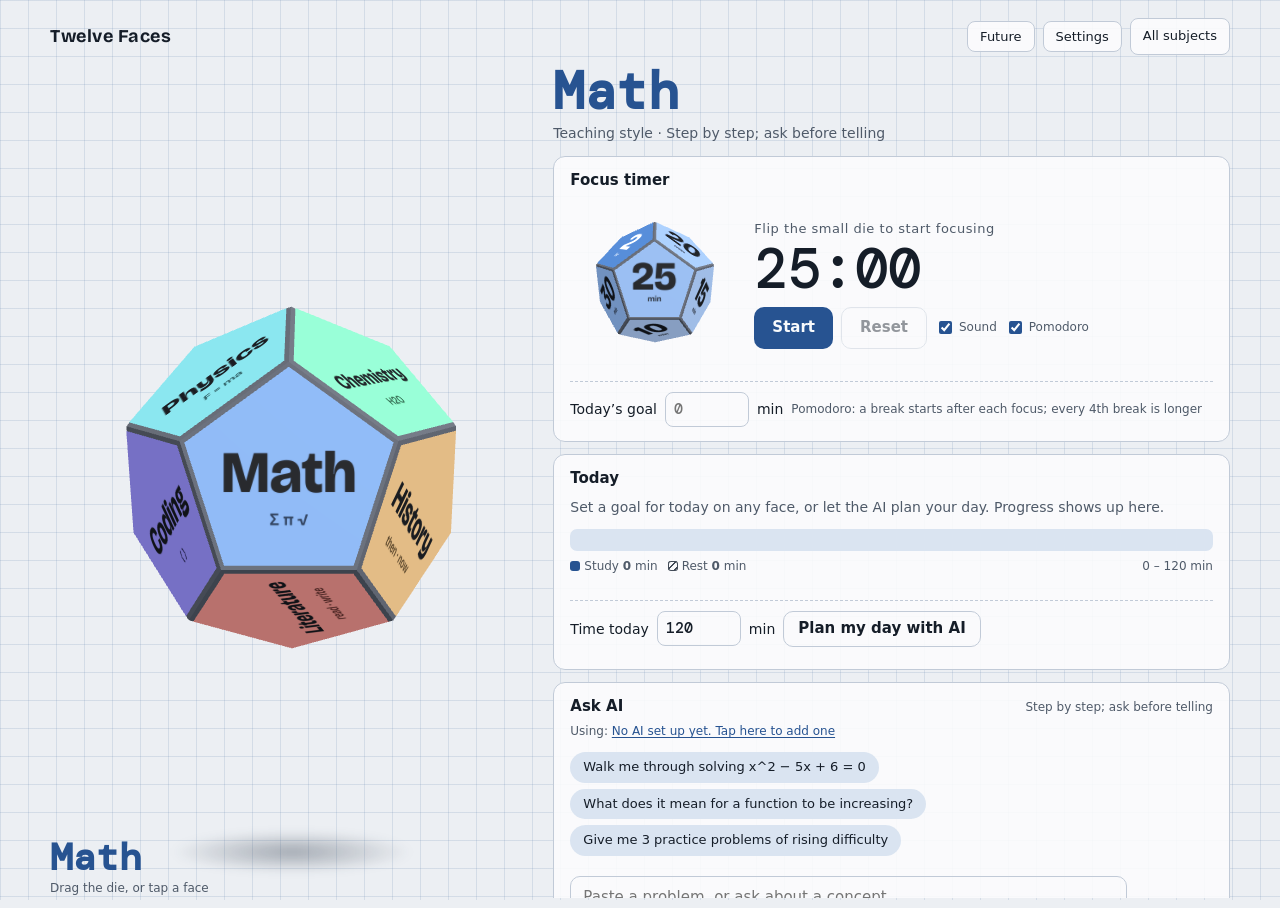
==== commit c0408aed: "Beyond today redesign: perspective road, floating dodecahedron goal lit by progress, bands per stage" ====
--- a/index.html
+++ b/index.html
@@ -126,7 +126,8 @@
     <button class="gear" id="fuClose" type="button" data-i18n="fu.close"></button>
   </div>
   <div class="fu-tabs" id="fuTabs"></div>
-  <div class="fu-body" id="fuBody"></div>
+  <div class="fu-scene" id="fuScene"></div>
+  <div class="fu-sheet" id="fuBody"></div>
 </aside>
 
 <dialog id="settings" class="settings">
--- a/css/app.css
+++ b/css/app.css
@@ -362,20 +362,75 @@
   .lang-opt { appearance: none; border: 1px solid var(--line); background: transparent; color: var(--fg); border-radius: 999px; padding: 7px 16px; font: 600 14px/1.2 var(--f-body); cursor: pointer; }
   .lang-opt[aria-pressed="true"] { border-color: var(--accent); background: var(--soft); color: var(--accent); }
 
-  /* ---- Beyond today: the vertical timeline from the future down to now ---- */
-  .future { position: fixed; z-index: 40; top: 0; right: 0; bottom: 0; width: min(420px, 100vw); box-sizing: border-box; background: var(--pop); color: var(--fg);
+  /* ---- Beyond today: a road from the future down to you ---- */
+  .future { position: fixed; z-index: 40; top: 0; right: 0; bottom: 0; width: min(460px, 100vw); box-sizing: border-box; background: var(--pop); color: var(--fg);
     border-left: 1px solid var(--line); box-shadow: -12px 0 32px var(--shadow); display: flex; flex-direction: column; animation: fu-in .25s ease-out; }
   .future[hidden] { display: none; }
   @keyframes fu-in { from { transform: translateX(24px); opacity: 0; } to { transform: none; opacity: 1; } }
-  @media (prefers-reduced-motion: reduce) { .future { animation: none; } }
-  .fu-head { display: flex; justify-content: space-between; align-items: flex-start; gap: 10px; padding: calc(14px + env(safe-area-inset-top, 0px)) 16px 8px; }
+  .fu-head { display: flex; justify-content: space-between; align-items: flex-start; gap: 10px; padding: calc(12px + env(safe-area-inset-top, 0px)) 16px 6px; flex: none; }
   .fu-head h2 { margin: 0; font: 700 18px/1.25 var(--f-sans); }
   .fu-head p { margin: 2px 0 0; font-size: 13px; color: var(--accent); }
-  .fu-tabs { display: flex; gap: 6px; padding: 4px 16px 10px; overflow-x: auto; flex: none; border-bottom: 1px solid var(--line); }
+  .fu-tabs { display: flex; gap: 6px; padding: 4px 16px 10px; overflow-x: auto; flex: none; }
   .fu-chip { flex: none; max-width: 14em; overflow: hidden; text-overflow: ellipsis; white-space: nowrap; appearance: none; border: 1px solid var(--line); background: transparent; color: var(--fg); border-radius: 999px; padding: 6px 12px; font: 600 13px/1.2 var(--f-body); cursor: pointer; }
   .fu-chip[aria-pressed="true"] { border-color: hsl(var(--gh, var(--h)) 55% 48%); background: var(--soft); }
   .fu-chip[style*="--gh"]::before { content: ""; display: inline-block; width: 8px; height: 8px; border-radius: 50%; margin-right: 6px; background: hsl(var(--gh) 60% 50%); }
-  .fu-body { flex: 1 1 auto; min-height: 0; overflow-y: auto; padding: 14px 16px calc(20px + env(safe-area-inset-bottom, 0px)); }
+
+  /* the scene: sky, floor, road, bands and floating dice are one SVG, drawn in perspective by js/future.js */
+  .fu-scene { --g: hsl(var(--gh, var(--h)) 58% 46%);
+    --sky1: hsl(var(--gh, var(--h)) 55% 80%); --horizon: hsl(var(--gh, var(--h)) 60% 92%); --glow: hsl(var(--gh, var(--h)) 95% 86%);
+    --floor1: hsl(var(--gh, var(--h)) 30% 90%); --floor2: hsl(var(--gh, var(--h)) 22% 97%); --road: hsl(var(--gh, var(--h)) 45% 99%);
+    --fog: hsl(var(--gh, var(--h)) 40% 95%); --shadow-c: hsl(var(--gh, var(--h)) 45% 22%); --edge: hsl(var(--gh, var(--h)) 50% 38%);
+    flex: 1 1 0; min-height: 230px; position: relative; overflow: hidden; border-block: 1px solid var(--line); }
+  .fu-scene svg { display: block; width: 100%; height: 100%; }
+  .fu-scene .ray { stroke: hsl(var(--gh, var(--h)) 40% 40% / .12); stroke-width: 1; }
+  .fu-scene .edge { stroke: var(--edge); stroke-opacity: .5; stroke-width: 1.2; }
+  .fu-scene .dashes line { stroke: hsl(var(--gh, var(--h)) 50% 40% / .38); stroke-linecap: round; }
+  .fu-scene .mark { stroke: hsl(var(--gh, var(--h)) 40% 35% / .22); stroke-dasharray: 2 5; }
+  .fu-scene .mk, .fu-scene .dt, .fu-scene .here-t { fill: var(--muted); font-family: var(--f-body); }
+  .fu-scene .here-t { fill: var(--g); font-weight: 700; }
+  .fu-scene .lbl { fill: var(--fg); font-family: var(--f-body); font-weight: 600; pointer-events: none; }
+  .fu-scene .lead { stroke: var(--muted); stroke-opacity: .5; stroke-width: 1; }
+  .fu-scene .goal-t { fill: var(--fg); font: 700 14px var(--f-head); pointer-events: none; paint-order: stroke; stroke: var(--sky1); stroke-width: 3px; stroke-opacity: .5; }
+  .fu-scene .goal-t.sm { font-size: 12px; stroke: var(--horizon); stroke-opacity: .8; }
+  .fu-scene .dt { paint-order: stroke; stroke: var(--horizon); stroke-width: 3px; stroke-opacity: .7; }
+  .fu-scene .halo { pointer-events: none; }
+  .fu-scene .pt { fill: var(--g); stroke: var(--pop); stroke-width: 2; }
+  .fu-scene .ping { fill: none; stroke: var(--g); stroke-width: 1.5; transform-box: fill-box; transform-origin: center; animation: fu-ping 2.4s ease-out infinite; }
+  @keyframes fu-ping { from { transform: scale(1); opacity: .8; } to { transform: scale(3.2); opacity: 0; } }
+
+  .fu-scene .band { cursor: pointer; outline: none; }
+  .fu-scene .band polygon { fill: hsl(var(--gh, var(--h)) 60% 52% / .16); stroke: hsl(var(--gh, var(--h)) 55% 40% / .25); stroke-width: .8; transition: fill .2s; }
+  .fu-scene .band.odd polygon { fill: hsl(var(--gh, var(--h)) 60% 52% / .28); }
+  .fu-scene .band.cur polygon { fill: hsl(var(--gh, var(--h)) 65% 50% / .38); }
+  .fu-scene .band.full polygon { fill: hsl(var(--gh, var(--h)) 65% 46% / .62); }
+  .fu-scene .band:hover polygon { fill: hsl(var(--gh, var(--h)) 65% 50% / .5); }
+  .fu-scene .band.sel polygon, .fu-scene .band:focus-visible polygon { stroke: var(--g); stroke-width: 2.2; }
+  .fu-scene .band.full .lbl.in { fill: var(--pop); }
+  .fu-scene .pip { fill: none; stroke: var(--g); stroke-width: 1.4; }
+  .fu-scene .pip.on { fill: var(--g); }
+  .fu-scene .band.full .pip { stroke: var(--pop); } .fu-scene .band.full .pip.on { fill: var(--pop); }
+
+  /* the dodecahedron: twelve faces, lit one by one as the goal fills in */
+  .fu-scene .die polygon { stroke: var(--edge); stroke-width: 1.4; stroke-linejoin: round; }
+  .fu-scene .die .lit { fill: hsl(var(--gh, var(--h)) 78% 62%); }
+  .fu-scene .die .dim { fill: hsl(var(--gh, var(--h)) 35% 96%); }
+  .fu-scene .die[role="button"] { cursor: pointer; outline: none; }
+  .fu-scene .die[role="button"]:focus-visible polygon { stroke-width: 2.2; }
+  .fu-scene .die.ghost polygon { fill: none; stroke-dasharray: 3 4; stroke-opacity: .6; }
+  .fu-scene.working .die { animation: fu-pulse 1.2s ease-in-out infinite alternate; }
+  @keyframes fu-pulse { from { opacity: .45; } to { opacity: 1; } }
+
+  /* once, on opening or switching: the stages rise out of the horizon toward you, the goal fades in first */
+  .fu-scene.intro .band { transform-box: fill-box; transform-origin: 50% 0; animation: fu-rise .7s cubic-bezier(.2,.8,.2,1) both; animation-delay: calc(var(--n, 0) * 55ms + 150ms); }
+  @keyframes fu-rise { from { opacity: 0; transform: translateY(var(--dy, -80px)) scale(.5, .2); } to { opacity: 1; transform: none; } }
+  .fu-scene.intro .die.arrive { animation: fu-arrive .9s ease-out both; }
+  @keyframes fu-arrive { from { opacity: 0; } to { opacity: 1; } }
+  @media (prefers-reduced-motion: reduce) { .future, .fu-scene .ping, .fu-scene.working .die { animation: none; } .fu-scene.intro .band, .fu-scene.intro .die.arrive { animation: none; } }
+
+  [data-mode="ghost"] .fu-scene { flex: 0 0 200px; min-height: 0; }
+  .fu-sheet { flex: 0 1 auto; max-height: 46%; overflow-y: auto; padding: 12px 16px calc(18px + env(safe-area-inset-bottom, 0px)); }
+  [data-mode="ghost"] .fu-sheet { flex: 1 1 0; max-height: none; }
+  [data-mode="all"] .fu-sheet { max-height: 42%; }
 
   .fu-form { display: flex; flex-direction: column; gap: 12px; }
   .fu-intro { margin: 0; font-size: 14px; color: var(--muted); }
@@ -383,46 +438,52 @@
   .fu-field input, .fu-field textarea, .fu-face { box-sizing: border-box; width: 100%; border: 1px solid var(--line); border-radius: 8px; padding: 8px 10px; background: var(--panel); color: var(--fg); font: 15px/1.4 var(--f-body); }
   .fu-field textarea { resize: vertical; }
   .fu-btns { display: flex; gap: 8px; flex-wrap: wrap; margin-top: 4px; }
-  .fu-msg { margin: 6px 0 0; font-size: 13px; color: var(--muted); min-height: 1em; white-space: pre-wrap; }
+  .fu-msg { margin: 8px 0 0; font-size: 13px; color: var(--muted); min-height: 1em; white-space: pre-wrap; }
   .fu-msg.bad { color: hsl(5 70% 48%); }
 
-  .axis { position: relative; display: flex; flex-direction: column; gap: 10px; padding: 2px 0 2px 26px; --g: hsl(var(--gh, var(--h)) 58% 48%); }
-  /* the line is faint and broken high up (the far future is uncertain) and solid at the bottom (now) */
-  .axis::before { content: ""; position: absolute; left: 8px; top: 8px; bottom: 8px; width: 2px; border-radius: 2px;
-    background: linear-gradient(to bottom, transparent, hsl(var(--gh, var(--h)) 55% 50% / .4) 18%, hsl(var(--gh, var(--h)) 58% 48%)); }
-  .ax-node { position: relative; --g: hsl(var(--gh, var(--h)) 58% 48%); }
-  .ax-dot { position: absolute; left: -24px; top: 13px; width: 12px; height: 12px; box-sizing: border-box; border-radius: 50%; background: var(--pop); border: 2px solid var(--g); }
-  .ax-dot.full { background: var(--g); }
-  .ax-dot.flag { width: 14px; height: 14px; left: -25px; top: 12px; border-radius: 3px; background: var(--g); transform: rotate(45deg); }
-  .ax-node.cur .ax-dot { box-shadow: 0 0 0 4px hsl(var(--gh, var(--h)) 60% 50% / .25); }
-  .ax-node.now .ax-dot { background: var(--g); }
-  .ax-card { box-sizing: border-box; width: 100%; display: flex; flex-direction: column; gap: 3px; text-align: left; border: 1px solid var(--line); border-radius: 10px; padding: 9px 11px; background: var(--panel); color: var(--fg); font: 14px/1.4 var(--f-body); }
-  button.ax-card { appearance: none; cursor: pointer; }
-  button.ax-card:hover { border-color: var(--g); }
-  .ax-card.plain { border: 0; background: transparent; padding: 7px 0; font-weight: 700; color: var(--g); }
-  .ax-card b { font-weight: 700; }
-  .ax-card small { font-size: 12px; color: var(--muted); }
-  .ax-kicker { text-transform: uppercase; letter-spacing: .06em; color: var(--g) !important; font-weight: 700; }
-  .ax-sum, .ax-now { margin: 2px 0 0; font-size: 13px; color: var(--muted); }
-  .ax-now { color: var(--fg); }
-  .ax-hint { margin: 0; font-size: 12px; color: var(--muted); font-style: italic; }
-  .ax-node.goal .ax-card { border-color: var(--g); }
-  .ax-node.cur .ax-card { border-color: var(--g); background: var(--soft); }
-  /* the farther the stage, the fainter and rougher: it gets clear as it gets close */
-  .ax-node[data-far="1"] .ax-card { opacity: .88; }
-  .ax-node[data-far="2"] .ax-card { opacity: .72; border-style: dashed; }
-  .ax-node[data-far="3"] .ax-card { opacity: .56; border-style: dashed; }
-  .ax-node.past .ax-card { opacity: .7; }
-  .st-h { display: flex; flex-direction: column; gap: 1px; }
-  .st-tasks { list-style: none; margin: 6px 0 0; padding: 0; display: flex; flex-direction: column; gap: 4px; }
-  .st-tasks li { display: flex; gap: 8px; align-items: flex-start; font-size: 13px; }
+  .fg-strip { display: flex; align-items: baseline; justify-content: space-between; gap: 10px; margin-bottom: 10px; }
+  .fg-l { min-width: 0; display: flex; flex-direction: column; }
+  .fg-l b { font: 700 15px/1.3 var(--f-head); overflow: hidden; text-overflow: ellipsis; white-space: nowrap; }
+  .fg-l small, .fu-row small { font-size: 12px; color: var(--muted); }
+  .fg-pct { flex: none; font: 700 13px/1 var(--f-mono); color: hsl(var(--gh, var(--h)) 58% 40%); }
+  :root[data-theme="dark"] .fg-pct { color: hsl(var(--gh, var(--h)) 70% 70%); }
+  .fu-stage { border-left: 3px solid hsl(var(--gh, var(--h)) 58% 48%); padding: 2px 0 2px 12px; }
+  .fs-h { display: flex; flex-direction: column; gap: 1px; margin-bottom: 8px; }
+  .fs-h b { font-size: 15px; }
+  .fs-h small { font-size: 12px; color: var(--muted); }
+  .fs-note { margin: 6px 0; font-size: 13px; color: var(--muted); }
+  .st-tasks { list-style: none; margin: 0; padding: 0; display: flex; flex-direction: column; gap: 6px; }
+  .st-tasks li { display: flex; gap: 8px; align-items: flex-start; font-size: 14px; }
   .st-tasks li.done .t { text-decoration: line-through; color: var(--muted); }
-  .st-tasks input { margin: 3px 0 0; flex: none; accent-color: var(--g); }
+  .st-tasks input { margin: 4px 0 0; flex: none; accent-color: hsl(var(--gh, var(--h)) 58% 46%); }
   .st-tasks .t { flex: 1 1 auto; min-width: 0; overflow-wrap: anywhere; }
-  .st-pushed { flex: none; font-style: normal; font-size: 11px; color: var(--g); }
-  .st-put { display: flex; gap: 8px; align-items: center; margin-top: 8px; }
+  .st-pushed { flex: none; font-style: normal; font-size: 11px; color: var(--muted); }
+  .st-put { display: flex; gap: 8px; align-items: center; margin-top: 10px; }
   .st-put .fu-face { flex: 1 1 auto; min-width: 0; width: auto; padding: 6px 8px; font-size: 13px; height: 36px; }
-  .fu-passed { margin-top: 14px; font-size: 13px; }
-  .fu-passed summary { cursor: pointer; color: var(--muted); margin-bottom: 8px; }
   .fu-miss { margin: 12px 0 0; font-size: 13px; color: var(--over); }
-  .fu-goal .fu-btns { margin-top: 16px; }
+  .fu-more { margin-top: 14px; font-size: 13px; }
+  .fu-more summary { cursor: pointer; color: var(--muted); }
+  .fu-more .fu-btns { margin-top: 10px; }
+
+  .fu-list { display: flex; flex-direction: column; gap: 8px; }
+  .fu-row { appearance: none; text-align: left; display: flex; flex-direction: column; gap: 2px; border: 1px solid var(--line); border-left: 3px solid hsl(var(--gh, var(--h)) 58% 48%); border-radius: 10px; padding: 9px 12px; background: var(--panel); color: var(--fg); font: 14px/1.4 var(--f-body); cursor: pointer; }
+  .fu-row:hover { border-color: hsl(var(--gh, var(--h)) 58% 48%); }
+  .fu-row .r-top { display: flex; justify-content: space-between; gap: 10px; }
+  .fu-row .r-pct { flex: none; font: 600 12px/1.6 var(--f-mono); color: var(--muted); }
+  .fu-row .r-now { font-size: 13px; }
+
+  @media (prefers-color-scheme: dark) {
+    :root:not([data-theme="light"]) .fu-scene { --sky1: hsl(var(--gh, var(--h)) 35% 9%); --horizon: hsl(var(--gh, var(--h)) 45% 26%); --glow: hsl(var(--gh, var(--h)) 75% 42%);
+      --floor1: hsl(var(--gh, var(--h)) 22% 17%); --floor2: hsl(var(--gh, var(--h)) 18% 11%); --road: hsl(var(--gh, var(--h)) 25% 25%); --fog: hsl(var(--gh, var(--h)) 30% 17%);
+      --shadow-c: hsl(0 0% 0%); --edge: hsl(var(--gh, var(--h)) 60% 70%); --g: hsl(var(--gh, var(--h)) 65% 66%); }
+    :root:not([data-theme="light"]) .fu-scene .die .dim { fill: hsl(var(--gh, var(--h)) 22% 30%); }
+    :root:not([data-theme="light"]) .fu-scene .die .lit { fill: hsl(var(--gh, var(--h)) 75% 66%); }
+    :root:not([data-theme="light"]) .fu-scene .band polygon { stroke: hsl(var(--gh, var(--h)) 55% 70% / .3); }
+        :root:not([data-theme="light"]) .fg-pct { color: hsl(var(--gh, var(--h)) 70% 70%); }
+  }
+  :root[data-theme="dark"] .fu-scene { --sky1: hsl(var(--gh, var(--h)) 35% 9%); --horizon: hsl(var(--gh, var(--h)) 45% 26%); --glow: hsl(var(--gh, var(--h)) 75% 42%);
+    --floor1: hsl(var(--gh, var(--h)) 22% 17%); --floor2: hsl(var(--gh, var(--h)) 18% 11%); --road: hsl(var(--gh, var(--h)) 25% 25%); --fog: hsl(var(--gh, var(--h)) 30% 17%);
+    --shadow-c: hsl(0 0% 0%); --edge: hsl(var(--gh, var(--h)) 60% 70%); --g: hsl(var(--gh, var(--h)) 65% 66%); }
+  :root[data-theme="dark"] .fu-scene .die .dim { fill: hsl(var(--gh, var(--h)) 22% 30%); }
+  :root[data-theme="dark"] .fu-scene .die .lit { fill: hsl(var(--gh, var(--h)) 75% 66%); }
+  :root[data-theme="dark"] .fu-scene .band polygon { stroke: hsl(var(--gh, var(--h)) 55% 70% / .3); }
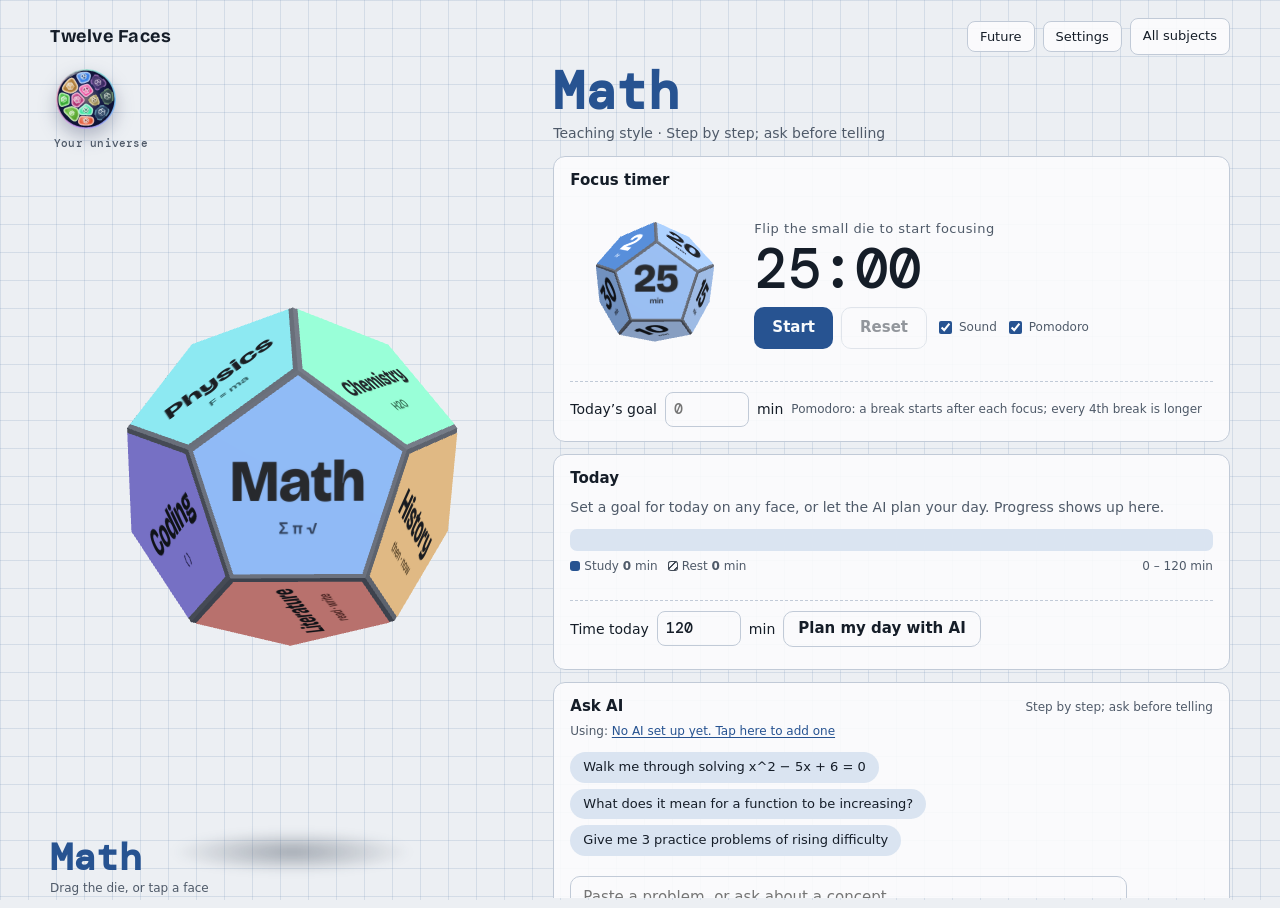
==== commit 3ec002b7: "Your universe: a soft glass ball of jelly cells; countdown cards; progress from minutes studied - un" ====
--- a/index.html
+++ b/index.html
@@ -9,6 +9,7 @@
 <!-- Web fonts are optional: if they can’t load (e.g. Google is blocked), system fonts are used and the page doesn’t stall -->
 <link rel="stylesheet" media="print" onload="this.media='all'" href="https://fonts.googleapis.com/css2?family=Bricolage+Grotesque:opsz,wght@12..96,500..800&family=DM+Mono:wght@400;500&family=Noto+Serif+SC:wght@600;700&display=swap">
 <link rel="stylesheet" href="css/app.css">
+<link rel="stylesheet" href="css/countdown.css">
 </head>
 <body>
 <div class="atmos" id="atmos" aria-hidden="true"></div>
@@ -31,6 +32,7 @@
     <div class="shadow"></div>
     <div class="die-label"><b id="dlName"></b><span id="dlHint" data-i18n="die.hint"></span></div>
     <div class="nogl" id="nogl"></div>
+    <a class="orb" id="orb" href="universe.html" data-i18n-aria-label="un.title" data-i18n-title="un.slogan"><canvas id="orbCv" aria-hidden="true"></canvas><span data-i18n="un.title"></span></a>
   </section>
 
   <main class="work" id="work">
@@ -123,7 +125,7 @@
 <aside id="future" class="future" hidden data-i18n-aria-label="fu.aria">
   <div class="fu-head">
     <div><h2 data-i18n="fu.title"></h2><p data-i18n="fu.slogan"></p></div>
-    <button class="gear" id="fuClose" type="button" data-i18n="fu.close"></button>
+    <div class="fu-hb"><a class="gear fu-uni" href="universe.html" data-i18n="fu.toUni" data-i18n-title="un.slogan"></a><button class="gear" id="fuClose" type="button" data-i18n="fu.close"></button></div>
   </div>
   <div class="fu-tabs" id="fuTabs"></div>
   <div class="fu-scene" id="fuScene"></div>
@@ -222,6 +224,9 @@
 <script src="js/app.js"></script>
 <script src="js/settings.js"></script>
 <script src="js/maker.js"></script>
+<script src="js/goalmath.js"></script>
+<script src="js/countdown.js"></script>
 <script src="js/future.js"></script>
+<script src="js/orb.js"></script>
 </body>
 </html>
--- a/css/app.css
+++ b/css/app.css
@@ -146,6 +146,17 @@
   .die-label span { font-size: 12px; color: var(--muted); transition: opacity .4s; }
   .die-label span.off { opacity: 0; }
   .nogl { position: absolute; inset: 0; display: none; align-items: center; justify-content: center; text-align: center; color: var(--muted); padding: 24px; }
+
+  /* the little universe in the corner: your whole life as a ball of jelly cells; tap to open it (see js/orb.js, universe.html) */
+  .orb { position: absolute; left: 0; top: 0; z-index: 2; display: flex; flex-direction: column; align-items: flex-start; gap: 2px; text-decoration: none; color: var(--muted); outline: none; -webkit-tap-highlight-color: transparent; }
+  .orb canvas { width: 72px; height: 72px; display: block; opacity: 0; transform: scale(.6); transform-origin: 30% 30%; filter: drop-shadow(0 8px 9px hsl(228 50% 20% / .28)); transition: opacity .9s, transform .9s cubic-bezier(.2, 1.3, .4, 1); }
+  .orb.on canvas { opacity: 1; transform: none; }
+  .orb.on:hover canvas, .orb.on:focus-visible canvas { transform: scale(1.1); transition-duration: .35s; }
+  .orb span { padding-left: 4px; font: 500 11px/1.2 var(--f-mono); letter-spacing: .02em; transition: color .2s; }
+  .orb:hover span, .orb:focus-visible span { color: var(--accent); }
+  .orb:focus-visible span { text-decoration: underline; text-underline-offset: 3px; }
+  @media (max-width: 899px) { .orb canvas { width: 58px; height: 58px; } }
+  @media (prefers-reduced-motion: reduce) { .orb canvas { transition: opacity .3s; transform: none; } .orb.on:hover canvas { transform: none; } }
 
   .work { min-height: 0; overflow-y: auto; display: flex; flex-direction: column; gap: 12px; padding-bottom: 24px; scrollbar-width: thin; }
   .work.enter { animation: rise .34s ease both; }
@@ -369,6 +380,9 @@
   @keyframes fu-in { from { transform: translateX(24px); opacity: 0; } to { transform: none; opacity: 1; } }
   .fu-head { display: flex; justify-content: space-between; align-items: flex-start; gap: 10px; padding: calc(12px + env(safe-area-inset-top, 0px)) 16px 6px; flex: none; }
   .fu-head h2 { margin: 0; font: 700 18px/1.25 var(--f-sans); }
+  .fu-hb { display: flex; gap: 6px; flex: none; }
+  .fu-uni { text-decoration: none; }
+  .fu-uni::before { content: ""; display: inline-block; width: 9px; height: 9px; margin-right: 6px; border-radius: 50%; background: radial-gradient(circle at 35% 30%, #cfd8ff, #5a6fe0 55%, #1b2260); box-shadow: 0 0 0 1.5px hsl(228 50% 30% / .35); vertical-align: -.5px; }
   .fu-head p { margin: 2px 0 0; font-size: 13px; color: var(--accent); }
   .fu-tabs { display: flex; gap: 6px; padding: 4px 16px 10px; overflow-x: auto; flex: none; }
   .fu-chip { flex: none; max-width: 14em; overflow: hidden; text-overflow: ellipsis; white-space: nowrap; appearance: none; border: 1px solid var(--line); background: transparent; color: var(--fg); border-radius: 999px; padding: 6px 12px; font: 600 13px/1.2 var(--f-body); cursor: pointer; }
@@ -393,18 +407,20 @@
   .fu-scene .goal-t { fill: var(--fg); font: 700 14px var(--f-head); pointer-events: none; paint-order: stroke; stroke: var(--sky1); stroke-width: 3px; stroke-opacity: .5; }
   .fu-scene .goal-t.sm { font-size: 12px; stroke: var(--horizon); stroke-opacity: .8; }
   .fu-scene .dt { paint-order: stroke; stroke: var(--horizon); stroke-width: 3px; stroke-opacity: .7; }
-  .fu-scene .halo { pointer-events: none; }
+  .fu-scene .halo, .fu-scene .ping, .fu-scene .pt, .fu-scene .mark, .fu-scene .mk, .fu-scene .dt, .fu-scene .lead, .fu-scene .ray, .fu-scene .edge, .fu-scene .dashes, .fu-scene .pip { pointer-events: none; }
   .fu-scene .pt { fill: var(--g); stroke: var(--pop); stroke-width: 2; }
   .fu-scene .ping { fill: none; stroke: var(--g); stroke-width: 1.5; transform-box: fill-box; transform-origin: center; animation: fu-ping 2.4s ease-out infinite; }
   @keyframes fu-ping { from { transform: scale(1); opacity: .8; } to { transform: scale(3.2); opacity: 0; } }
 
   .fu-scene .band { cursor: pointer; outline: none; }
-  .fu-scene .band polygon { fill: hsl(var(--gh, var(--h)) 60% 52% / .16); stroke: hsl(var(--gh, var(--h)) 55% 40% / .25); stroke-width: .8; transition: fill .2s; }
-  .fu-scene .band.odd polygon { fill: hsl(var(--gh, var(--h)) 60% 52% / .28); }
-  .fu-scene .band.cur polygon { fill: hsl(var(--gh, var(--h)) 65% 50% / .38); }
-  .fu-scene .band.full polygon { fill: hsl(var(--gh, var(--h)) 65% 46% / .62); }
-  .fu-scene .band:hover polygon { fill: hsl(var(--gh, var(--h)) 65% 50% / .5); }
+  .fu-scene .band polygon { fill: hsl(var(--bh, var(--gh, var(--h))) 60% 52% / .16); stroke: hsl(var(--bh, var(--gh, var(--h))) 55% 40% / .25); stroke-width: .8; transition: fill .2s; }
+  .fu-scene .band.odd polygon { fill: hsl(var(--bh, var(--gh, var(--h))) 60% 52% / .28); }
+  .fu-scene .band.cur polygon { fill: hsl(var(--bh, var(--gh, var(--h))) 65% 50% / .38); }
+  .fu-scene .band.full polygon { fill: hsl(var(--bh, var(--gh, var(--h))) 65% 46% / .62); }
+  .fu-scene .band:hover polygon { fill: hsl(var(--bh, var(--gh, var(--h))) 65% 50% / .5); }
+  .fu-scene .band polygon.bfill { fill: hsl(var(--bh, var(--gh, var(--h))) 85% 58% / .5); stroke: none; pointer-events: none; }
   .fu-scene .band.sel polygon, .fu-scene .band:focus-visible polygon { stroke: var(--g); stroke-width: 2.2; }
+  .fu-scene .band.sel polygon.bfill { stroke: none; }
   .fu-scene .band.full .lbl.in { fill: var(--pop); }
   .fu-scene .pip { fill: none; stroke: var(--g); stroke-width: 1.4; }
   .fu-scene .pip.on { fill: var(--g); }
@@ -447,7 +463,15 @@
   .fg-l small, .fu-row small { font-size: 12px; color: var(--muted); }
   .fg-pct { flex: none; font: 700 13px/1 var(--f-mono); color: hsl(var(--gh, var(--h)) 58% 40%); }
   :root[data-theme="dark"] .fg-pct { color: hsl(var(--gh, var(--h)) 70% 70%); }
-  .fu-stage { border-left: 3px solid hsl(var(--gh, var(--h)) 58% 48%); padding: 2px 0 2px 12px; }
+  .fu-stage { padding: 0; }
+  .fu-link { display: block; width: 3px; height: 14px; margin: 0 auto; border-radius: 3px; background: linear-gradient(180deg, hsl(var(--gh, var(--h)) 55% 60% / .75), hsl(var(--gh, var(--h)) 55% 60% / .35)); }
+  .fs-studied { margin: 9px 2px 2px; font: 500 12.5px/1.4 var(--f-mono); color: var(--muted); font-variant-numeric: tabular-nums; }
+  .fu-count { margin-top: 8px; }
+  .cd.sm { min-height: 58px; padding-block: 7px; }
+  .cd.sm .cd-num { font-size: 31px; }
+  .cd.sm .cd-t b { font-size: 14.5px; }
+  .cd.sm .cd-ic { width: 30px; height: 30px; }
+  .cd.sm .cd-coin { width: 22px; height: 22px; margin: -11px 0 0 -11px; }
   .fs-h { display: flex; flex-direction: column; gap: 1px; margin-bottom: 8px; }
   .fs-h b { font-size: 15px; }
   .fs-h small { font-size: 12px; color: var(--muted); }
@@ -487,3 +511,13 @@
   :root[data-theme="dark"] .fu-scene .die .dim { fill: hsl(var(--gh, var(--h)) 22% 30%); }
   :root[data-theme="dark"] .fu-scene .die .lit { fill: hsl(var(--gh, var(--h)) 75% 66%); }
   :root[data-theme="dark"] .fu-scene .band polygon { stroke: hsl(var(--gh, var(--h)) 55% 70% / .3); }
+
+  /* Going to the universe page and coming back: the little orb grows into the whole sky, and the sky shrinks back into the orb (cross-page view transitions;
+     browsers that can't do them just change page). The same names are on the sky in universe.css. */
+  @view-transition { navigation: auto; }
+  .orb canvas { view-transition-name: uni-ball; }
+  ::view-transition-group(uni-ball) { overflow: clip; animation-name: -ua-view-transition-group-anim-uni-ball, uni-round-in; animation-duration: .8s; animation-timing-function: cubic-bezier(.45, .05, .2, 1); }
+  ::view-transition-old(uni-ball), ::view-transition-new(uni-ball) { height: 100%; object-fit: cover; }
+  ::view-transition-old(root), ::view-transition-new(root) { animation-duration: .6s; }
+  @keyframes uni-round-in { from { border-radius: 0; } 25% { border-radius: 0; } to { border-radius: 50%; } }
+  @media (prefers-reduced-motion: reduce) { @view-transition { navigation: none; } }
--- a/css/countdown.css
+++ b/css/countdown.css
@@ -0,0 +1,42 @@
+/* Countdown cards: big colour blocks, a coin in the middle, a big "N days to go" on the right. Shared by the future road and the universe page. */
+.cd { --ch: 215; position: relative; display: grid; grid-template-columns: minmax(0, 1fr) minmax(0, 1fr); align-items: center; box-sizing: border-box; min-height: 68px;
+  border-radius: 999px; padding: 9px 20px 9px 16px; color: #fff; isolation: isolate; overflow: hidden;
+  background: linear-gradient(112deg, hsl(var(--ch) 64% 60%) 0%, hsl(var(--ch) 72% 40%) 100%);
+  box-shadow: 0 8px 18px hsl(var(--ch) 60% 18% / .3), inset 0 0 0 1.5px hsl(0 0% 100% / .38), inset 0 2px 0 hsl(0 0% 100% / .28); }
+/* a soft sheen across the top, and a bar along the bottom that fills with the minutes studied (--cf) */
+.cd::before { content: ""; position: absolute; inset: 0 0 50% 0; z-index: -1; background: linear-gradient(180deg, hsl(0 0% 100% / .22), hsl(0 0% 100% / 0)); }
+.cd::after { content: ""; position: absolute; left: 22px; right: 22px; bottom: 5px; height: 3px; border-radius: 3px; z-index: -1;
+  background: linear-gradient(90deg, hsl(48 100% 78%) var(--cf, 0%), hsl(0 0% 100% / .2) var(--cf, 0%)); opacity: .9; }
+.cd.cur { box-shadow: 0 0 0 3px hsl(var(--ch) 85% 75% / .55), 0 10px 22px hsl(var(--ch) 60% 18% / .38), inset 0 0 0 1.5px hsl(0 0% 100% / .5), inset 0 2px 0 hsl(0 0% 100% / .3); }
+.cd.past { filter: saturate(.45) brightness(.82); }
+.cd-l { display: flex; align-items: center; gap: 10px; min-width: 0; padding-right: 20px; }
+.cd-ic { flex: none; display: grid; place-items: center; width: 34px; height: 34px; opacity: .96; }
+.cd-t { min-width: 0; }
+.cd-t b { display: -webkit-box; -webkit-box-orient: vertical; -webkit-line-clamp: 2; overflow: hidden; font: 700 16px/1.2 var(--f-head); overflow-wrap: anywhere; text-shadow: 0 1px 2px hsl(var(--ch) 70% 20% / .4); }
+.cd-t small { display: block; margin-top: 2px; font-size: 11.5px; opacity: .88; white-space: nowrap; overflow: hidden; text-overflow: ellipsis; }
+.cd-coin { position: absolute; left: 50%; top: 50%; width: 26px; height: 26px; margin: -13px 0 0 -13px; border-radius: 50%;
+  background: radial-gradient(circle at 35% 30%, #fff7cf, #e9bd4f 58%, #b98a22); box-shadow: 0 0 0 2px hsl(0 0% 100% / .55), 0 2px 6px rgb(0 0 0 / .32); }
+.cd-coin::after { content: ""; position: absolute; left: 50%; top: 50%; width: 9px; height: 9px; margin: -4.5px 0 0 -4.5px; transform: rotate(45deg); background: hsl(var(--ch) 60% 22%); border-radius: 1.5px; }
+.cd-r { display: flex; flex-direction: column; align-items: flex-start; padding-left: 22px; min-width: 0; }
+.cd-row { display: inline-flex; align-items: baseline; gap: 4px; white-space: nowrap; }
+.cd-row, .cd-big { transform: scale(var(--cs, 1)); transform-origin: 0 50%; white-space: nowrap; }   /* shrunk by countdown.js when the card is too narrow for the words */
+.cd.nar .cd-ic { display: none; }
+.cd.nar .cd-l { gap: 0; }
+.cd-pre, .cd-unit { font: 600 14px/1 var(--f-body); opacity: .95; }
+.cd-num { font: 800 40px/1 var(--f-head); letter-spacing: -.01em; text-shadow: 0 2px 4px hsl(var(--ch) 70% 20% / .35); font-variant-numeric: tabular-nums; }
+.cd-big { font: 800 28px/1.1 var(--f-head); }
+.cd-date { margin-top: 3px; font-size: 12px; opacity: .92; white-space: nowrap; }
+
+.cd-ladder { position: relative; display: flex; flex-direction: column; gap: 16px; padding: 6px 0; }
+.cd-ladder::before { content: ""; position: absolute; left: 50%; top: 0; bottom: 0; width: 2px; margin-left: -1px; background: linear-gradient(180deg, hsl(0 0% 100% / .25), hsl(0 0% 100% / .5), hsl(0 0% 100% / .25)); }
+.cd-item { position: relative; }
+.cd-item::before { content: ""; position: absolute; left: 50%; top: -12px; width: 12px; height: 12px; margin-left: -6px; border-radius: 50%; z-index: 1;
+  background: hsl(var(--ch) 70% 45%); box-shadow: 0 0 0 2.5px hsl(0 0% 100% / .75); }
+.cd-item:first-child::before { top: -4px; }
+
+@media (max-width: 380px) {
+  .cd { padding-inline: 12px 14px; }
+  .cd-num { font-size: 34px; }
+  .cd-t b { font-size: 14.5px; }
+}
+@media (prefers-reduced-motion: no-preference) { .cd { transition: transform .2s; } }
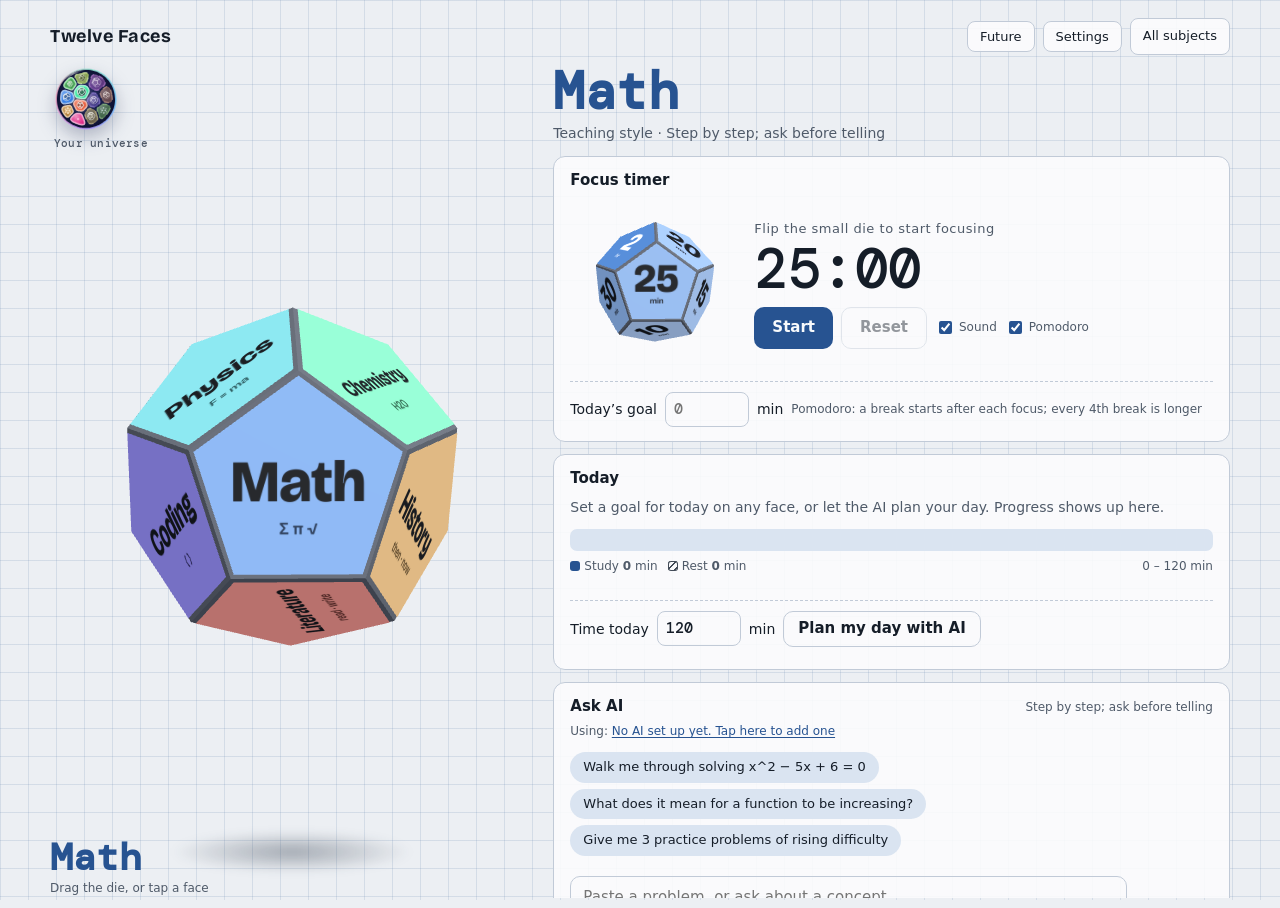
==== commit 2f832188: "Dice looks: keep all five, add a sixth (rounded corners), show them mixed at random - dodeca.js: new" ====
--- a/index.html
+++ b/index.html
@@ -226,6 +226,7 @@
 <script src="js/maker.js"></script>
 <script src="js/goalmath.js"></script>
 <script src="js/countdown.js"></script>
+<script src="js/dodeca.js"></script>
 <script src="js/future.js"></script>
 <script src="js/orb.js"></script>
 </body>
--- a/css/app.css
+++ b/css/app.css
@@ -426,22 +426,16 @@
   .fu-scene .pip.on { fill: var(--g); }
   .fu-scene .band.full .pip { stroke: var(--pop); } .fu-scene .band.full .pip.on { fill: var(--pop); }
 
-  /* the dodecahedron: twelve faces, lit one by one as the goal fills in */
-  .fu-scene .die polygon { stroke: var(--edge); stroke-width: 1.4; stroke-linejoin: round; }
-  .fu-scene .die .lit { fill: hsl(var(--gh, var(--h)) 78% 62%); }
-  .fu-scene .die .dim { fill: hsl(var(--gh, var(--h)) 35% 96%); }
+  /* the dodecahedra are drawn on a canvas over the SVG (js/dodeca.js); the SVG keeps an invisible round hit area for the click and the focus ring */
+  .fu-scene .fu-dice { position: absolute; inset: 0; width: 100%; height: 100%; pointer-events: none; }
+  .fu-scene .die .hit { fill: transparent; stroke: none; }
   .fu-scene .die[role="button"] { cursor: pointer; outline: none; }
-  .fu-scene .die[role="button"]:focus-visible polygon { stroke-width: 2.2; }
-  .fu-scene .die.ghost polygon { fill: none; stroke-dasharray: 3 4; stroke-opacity: .6; }
-  .fu-scene.working .die { animation: fu-pulse 1.2s ease-in-out infinite alternate; }
-  @keyframes fu-pulse { from { opacity: .45; } to { opacity: 1; } }
+  .fu-scene .die[role="button"]:focus-visible .hit { stroke: var(--edge); stroke-width: 2; stroke-dasharray: 3 4; }
 
   /* once, on opening or switching: the stages rise out of the horizon toward you, the goal fades in first */
   .fu-scene.intro .band { transform-box: fill-box; transform-origin: 50% 0; animation: fu-rise .7s cubic-bezier(.2,.8,.2,1) both; animation-delay: calc(var(--n, 0) * 55ms + 150ms); }
   @keyframes fu-rise { from { opacity: 0; transform: translateY(var(--dy, -80px)) scale(.5, .2); } to { opacity: 1; transform: none; } }
-  .fu-scene.intro .die.arrive { animation: fu-arrive .9s ease-out both; }
-  @keyframes fu-arrive { from { opacity: 0; } to { opacity: 1; } }
-  @media (prefers-reduced-motion: reduce) { .future, .fu-scene .ping, .fu-scene.working .die { animation: none; } .fu-scene.intro .band, .fu-scene.intro .die.arrive { animation: none; } }
+  @media (prefers-reduced-motion: reduce) { .future, .fu-scene .ping { animation: none; } .fu-scene.intro .band { animation: none; } }
 
   [data-mode="ghost"] .fu-scene { flex: 0 0 200px; min-height: 0; }
   .fu-sheet { flex: 0 1 auto; max-height: 46%; overflow-y: auto; padding: 12px 16px calc(18px + env(safe-area-inset-bottom, 0px)); }
@@ -500,16 +494,12 @@
     :root:not([data-theme="light"]) .fu-scene { --sky1: hsl(var(--gh, var(--h)) 35% 9%); --horizon: hsl(var(--gh, var(--h)) 45% 26%); --glow: hsl(var(--gh, var(--h)) 75% 42%);
       --floor1: hsl(var(--gh, var(--h)) 22% 17%); --floor2: hsl(var(--gh, var(--h)) 18% 11%); --road: hsl(var(--gh, var(--h)) 25% 25%); --fog: hsl(var(--gh, var(--h)) 30% 17%);
       --shadow-c: hsl(0 0% 0%); --edge: hsl(var(--gh, var(--h)) 60% 70%); --g: hsl(var(--gh, var(--h)) 65% 66%); }
-    :root:not([data-theme="light"]) .fu-scene .die .dim { fill: hsl(var(--gh, var(--h)) 22% 30%); }
-    :root:not([data-theme="light"]) .fu-scene .die .lit { fill: hsl(var(--gh, var(--h)) 75% 66%); }
     :root:not([data-theme="light"]) .fu-scene .band polygon { stroke: hsl(var(--gh, var(--h)) 55% 70% / .3); }
         :root:not([data-theme="light"]) .fg-pct { color: hsl(var(--gh, var(--h)) 70% 70%); }
   }
   :root[data-theme="dark"] .fu-scene { --sky1: hsl(var(--gh, var(--h)) 35% 9%); --horizon: hsl(var(--gh, var(--h)) 45% 26%); --glow: hsl(var(--gh, var(--h)) 75% 42%);
     --floor1: hsl(var(--gh, var(--h)) 22% 17%); --floor2: hsl(var(--gh, var(--h)) 18% 11%); --road: hsl(var(--gh, var(--h)) 25% 25%); --fog: hsl(var(--gh, var(--h)) 30% 17%);
     --shadow-c: hsl(0 0% 0%); --edge: hsl(var(--gh, var(--h)) 60% 70%); --g: hsl(var(--gh, var(--h)) 65% 66%); }
-  :root[data-theme="dark"] .fu-scene .die .dim { fill: hsl(var(--gh, var(--h)) 22% 30%); }
-  :root[data-theme="dark"] .fu-scene .die .lit { fill: hsl(var(--gh, var(--h)) 75% 66%); }
   :root[data-theme="dark"] .fu-scene .band polygon { stroke: hsl(var(--gh, var(--h)) 55% 70% / .3); }
 
   /* Going to the universe page and coming back: the little orb grows into the whole sky, and the sky shrinks back into the orb (cross-page view transitions;
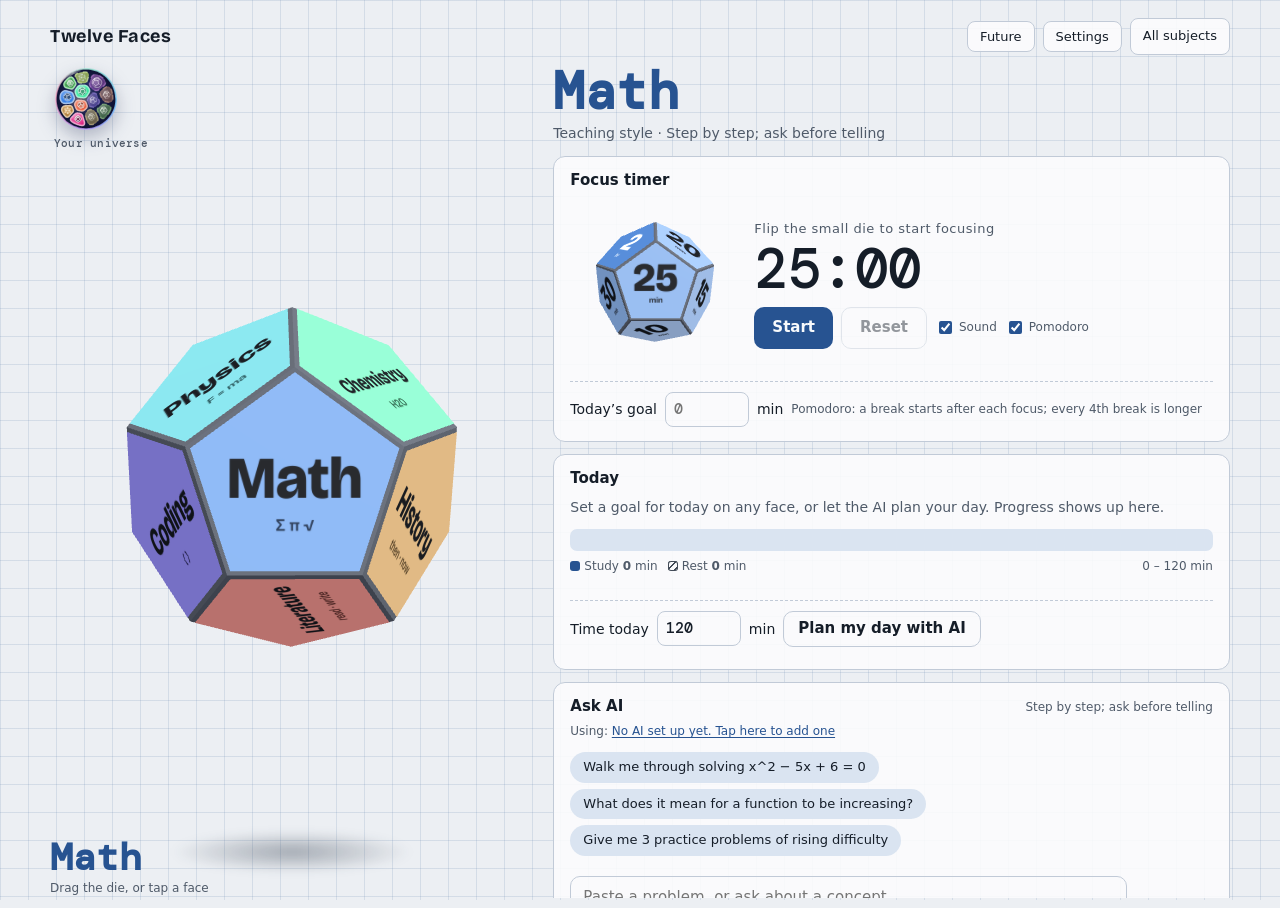
==== commit c8fff010: "The road ahead: a new page for plans that are years long plan.html is a separate page (linked from t" ====
--- a/index.html
+++ b/index.html
@@ -125,7 +125,7 @@
 <aside id="future" class="future" hidden data-i18n-aria-label="fu.aria">
   <div class="fu-head">
     <div><h2 data-i18n="fu.title"></h2><p data-i18n="fu.slogan"></p></div>
-    <div class="fu-hb"><a class="gear fu-uni" href="universe.html" data-i18n="fu.toUni" data-i18n-title="un.slogan"></a><button class="gear" id="fuClose" type="button" data-i18n="fu.close"></button></div>
+    <div class="fu-hb"><a class="gear fu-plan" href="plan.html" data-i18n="fu.toPlan" data-i18n-title="pl.slogan"></a><a class="gear fu-uni" href="universe.html" data-i18n="fu.toUni" data-i18n-title="un.slogan"></a><button class="gear" id="fuClose" type="button" data-i18n="fu.close"></button></div>
   </div>
   <div class="fu-tabs" id="fuTabs"></div>
   <div class="fu-scene" id="fuScene"></div>
--- a/css/app.css
+++ b/css/app.css
@@ -381,8 +381,15 @@
   .fu-head { display: flex; justify-content: space-between; align-items: flex-start; gap: 10px; padding: calc(12px + env(safe-area-inset-top, 0px)) 16px 6px; flex: none; }
   .fu-head h2 { margin: 0; font: 700 18px/1.25 var(--f-sans); }
   .fu-hb { display: flex; gap: 6px; flex: none; }
+  .fu-plan { text-decoration: none; }
+  .fu-plan::before { content: ""; display: inline-block; width: 11px; height: 9px; margin-right: 6px; background: currentColor; opacity: .75; clip-path: polygon(32% 0, 68% 0, 100% 100%, 0 100%); vertical-align: -.5px; }
   .fu-uni { text-decoration: none; }
   .fu-uni::before { content: ""; display: inline-block; width: 9px; height: 9px; margin-right: 6px; border-radius: 50%; background: radial-gradient(circle at 35% 30%, #cfd8ff, #5a6fe0 55%, #1b2260); box-shadow: 0 0 0 1.5px hsl(228 50% 30% / .35); vertical-align: -.5px; }
+  @media (max-width: 520px) {                                   /* three buttons would squeeze the title: the universe link keeps only its little ball (its name is still there for screen readers and as a tooltip) */
+    .fu-hb { gap: 4px; }
+    .fu-uni.gear { font-size: 0; padding: 7px 11px; }
+    .fu-uni::before { margin-right: 0; width: 13px; height: 13px; vertical-align: -2px; }
+  }
   .fu-head p { margin: 2px 0 0; font-size: 13px; color: var(--accent); }
   .fu-tabs { display: flex; gap: 6px; padding: 4px 16px 10px; overflow-x: auto; flex: none; }
   .fu-chip { flex: none; max-width: 14em; overflow: hidden; text-overflow: ellipsis; white-space: nowrap; appearance: none; border: 1px solid var(--line); background: transparent; color: var(--fg); border-radius: 999px; padding: 6px 12px; font: 600 13px/1.2 var(--f-body); cursor: pointer; }
@@ -396,13 +403,19 @@
     --fog: hsl(var(--gh, var(--h)) 40% 95%); --shadow-c: hsl(var(--gh, var(--h)) 45% 22%); --edge: hsl(var(--gh, var(--h)) 50% 38%);
     flex: 1 1 0; min-height: 230px; position: relative; overflow: hidden; border-block: 1px solid var(--line); }
   .fu-scene svg { display: block; width: 100%; height: 100%; }
+  [data-mode="goal"] .fu-scene { touch-action: none; user-select: none; -webkit-user-select: none; overscroll-behavior: contain; cursor: grab; }
+  [data-mode="goal"] .fu-scene.drag { cursor: grabbing; }
+  .fu-scene:focus { outline: none; } .fu-scene:focus-visible { outline: 2px solid var(--g); outline-offset: -3px; }
   .fu-scene .ray { stroke: hsl(var(--gh, var(--h)) 40% 40% / .12); stroke-width: 1; }
   .fu-scene .edge { stroke: var(--edge); stroke-opacity: .5; stroke-width: 1.2; }
   .fu-scene .dashes line { stroke: hsl(var(--gh, var(--h)) 50% 40% / .38); stroke-linecap: round; }
   .fu-scene .mark { stroke: hsl(var(--gh, var(--h)) 40% 35% / .22); stroke-dasharray: 2 5; }
   .fu-scene .mk, .fu-scene .dt, .fu-scene .here-t { fill: var(--muted); font-family: var(--f-body); }
   .fu-scene .here-t { fill: var(--g); font-weight: 700; }
-  .fu-scene .lbl { fill: var(--fg); font-family: var(--f-body); font-weight: 600; pointer-events: none; }
+  .fu-scene .lbl { fill: var(--fg); font-family: var(--f-body); font-weight: 600; cursor: pointer; }
+  .fu-scene .lbl.tk { font-weight: 500; fill: var(--muted); }
+  .fu-scene .lbl.ct { font-weight: 500; font-size: 10px; fill: var(--muted); }
+  .fu-scene .lbl-hit { fill: transparent; cursor: pointer; }
   .fu-scene .lead { stroke: var(--muted); stroke-opacity: .5; stroke-width: 1; }
   .fu-scene .goal-t { fill: var(--fg); font: 700 14px var(--f-head); pointer-events: none; paint-order: stroke; stroke: var(--sky1); stroke-width: 3px; stroke-opacity: .5; }
   .fu-scene .goal-t.sm { font-size: 12px; stroke: var(--horizon); stroke-opacity: .8; }
@@ -431,6 +444,22 @@
   .fu-scene .die .hit { fill: transparent; stroke: none; }
   .fu-scene .die[role="button"] { cursor: pointer; outline: none; }
   .fu-scene .die[role="button"]:focus-visible .hit { stroke: var(--edge); stroke-width: 2; stroke-dasharray: 3 4; }
+
+  /* walking the road: stages behind you are grey, today is a line when you have walked back, and two small controls sit in the corners */
+  .fu-scene .band.past polygon { fill: hsl(220 8% 55% / .16); stroke: hsl(220 8% 45% / .25); }
+  .fu-scene .band.past .lbl { opacity: .75; }
+  .fu-scene .pbar { fill: hsl(var(--gh, var(--h)) 40% 45% / .22); pointer-events: none; }
+  .fu-scene .pbar.on { fill: var(--g); }
+  .fu-scene .band.full .pbar { fill: hsl(0 0% 100% / .35); } .fu-scene .band.full .pbar.on { fill: var(--pop); }
+  .fu-scene .pt.cam { fill: var(--muted); }
+  .fu-scene .today { stroke: var(--g); stroke-width: 1.5; stroke-dasharray: 5 4; pointer-events: none; }
+  .fu-scene .fu-cam, .fu-scene .fu-faces { position: absolute; z-index: 2; appearance: none; border: 1px solid var(--line); background: var(--pop); color: var(--fg); border-radius: 999px; padding: 5px 11px; font: 600 12px/1.2 var(--f-body); cursor: pointer; box-shadow: 0 1px 5px var(--shadow); }
+  .fu-scene .fu-cam { left: 10px; top: 30px; }
+  .fu-scene .fu-cam[hidden] { display: none; }
+  .fu-scene .fu-cam.hint { top: auto; bottom: 8px; border-color: transparent; background: transparent; color: var(--muted); box-shadow: none; font-weight: 500; pointer-events: none; }
+  .fu-scene .fu-faces { right: 10px; top: 30px; font-weight: 500; font-size: 11.5px; padding: 4px 10px; }
+  .fu-scene .fu-faces[aria-pressed="true"] { border-color: var(--g); background: var(--soft); font-weight: 600; }
+  .fu-scene .fu-cam:focus-visible, .fu-scene .fu-faces:focus-visible { outline: 2px solid var(--g); outline-offset: 2px; }
 
   /* once, on opening or switching: the stages rise out of the horizon toward you, the goal fades in first */
   .fu-scene.intro .band { transform-box: fill-box; transform-origin: 50% 0; animation: fu-rise .7s cubic-bezier(.2,.8,.2,1) both; animation-delay: calc(var(--n, 0) * 55ms + 150ms); }
@@ -474,7 +503,8 @@
   .st-tasks li { display: flex; gap: 8px; align-items: flex-start; font-size: 14px; }
   .st-tasks li.done .t { text-decoration: line-through; color: var(--muted); }
   .st-tasks input { margin: 4px 0 0; flex: none; accent-color: hsl(var(--gh, var(--h)) 58% 46%); }
-  .st-tasks .t { flex: 1 1 auto; min-width: 0; overflow-wrap: anywhere; }
+  .st-tasks .t { flex: 1 1 auto; min-width: 0; overflow-wrap: anywhere; appearance: none; border: 0; background: none; padding: 0; margin: 0; text-align: left; font: inherit; color: inherit; cursor: text; }
+  .st-tasks .t:hover { text-decoration: underline dotted; text-underline-offset: 3px; }
   .st-pushed { flex: none; font-style: normal; font-size: 11px; color: var(--muted); }
   .st-put { display: flex; gap: 8px; align-items: center; margin-top: 10px; }
   .st-put .fu-face { flex: 1 1 auto; min-width: 0; width: auto; padding: 6px 8px; font-size: 13px; height: 36px; }
@@ -482,6 +512,22 @@
   .fu-more { margin-top: 14px; font-size: 13px; }
   .fu-more summary { cursor: pointer; color: var(--muted); }
   .fu-more .fu-btns { margin-top: 10px; }
+
+  .st-list { display: flex; flex-direction: column; gap: 8px; margin-top: 8px; }
+  .st-tasks li.edit { flex-direction: column; align-items: stretch; gap: 8px; padding: 8px; border: 1px solid var(--line); border-radius: 10px; background: var(--panel); }
+  .st-in, .st-add input { box-sizing: border-box; width: 100%; min-width: 0; border: 1px solid var(--line); border-radius: 8px; padding: 7px 10px; background: var(--panel); color: var(--fg); font: 14px/1.4 var(--f-body); }
+  .st-acts { display: flex; flex-wrap: wrap; gap: 6px; }
+  .st-done { font-size: 13px; }
+  .st-done summary { cursor: pointer; color: var(--muted); }
+  .st-done .st-tasks { margin-top: 6px; }
+  .st-add { display: flex; gap: 8px; position: sticky; bottom: calc(-18px - env(safe-area-inset-bottom, 0px)); z-index: 1; padding: 8px 0 10px; background: linear-gradient(to top, var(--pop) 78%, transparent); }   /* pinned flush with the bottom of the sheet (its padding is 18px) */
+  .st-add .btn { flex: none; }
+  .st-tools { display: flex; flex-wrap: wrap; gap: 6px; margin-top: 12px; }
+  .st-edit { display: flex; flex-direction: column; gap: 8px; margin: 10px 0 4px; padding: 10px; border: 1px solid var(--line); border-radius: 10px; background: var(--panel); }
+  .st-edit .fu-msg { margin: 0; min-height: 0; }
+  .st-dates { display: grid; grid-template-columns: 1fr 1fr; gap: 8px; }
+  .fu-editgoal { display: flex; flex-direction: column; gap: 8px; margin: 8px 0 4px; }
+  .fu-editgoal .btn { align-self: flex-start; }
 
   .fu-list { display: flex; flex-direction: column; gap: 8px; }
   .fu-row { appearance: none; text-align: left; display: flex; flex-direction: column; gap: 2px; border: 1px solid var(--line); border-left: 3px solid hsl(var(--gh, var(--h)) 58% 48%); border-radius: 10px; padding: 9px 12px; background: var(--panel); color: var(--fg); font: 14px/1.4 var(--f-body); cursor: pointer; }
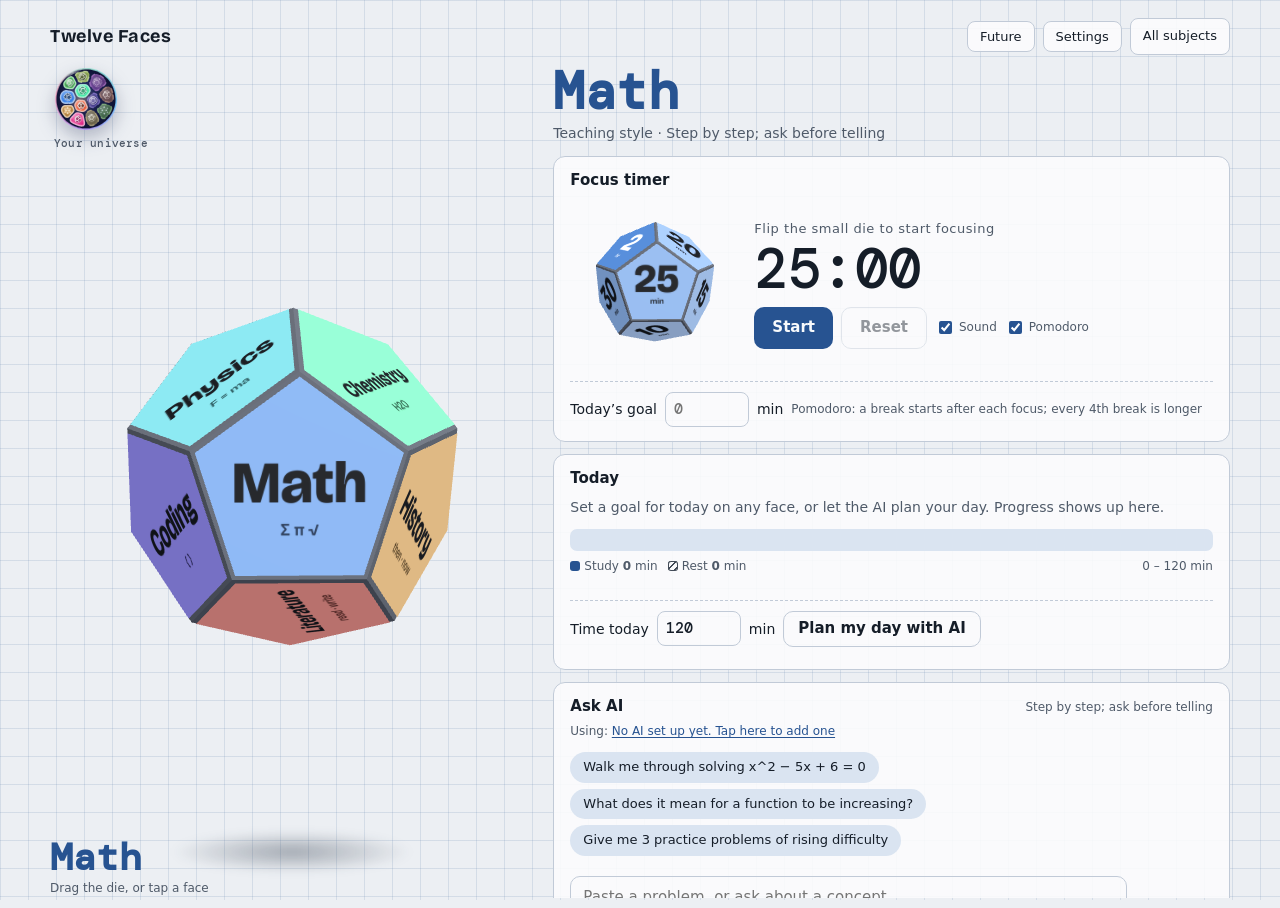
==== commit 8d0ab72b: "Background follows the system (or light / dark); nine harmonious plan colours; compact list; "next u" ====
--- a/index.html
+++ b/index.html
@@ -3,6 +3,8 @@
 <head>
 <meta charset="utf-8">
 <meta name="viewport" content="width=device-width, initial-scale=1, viewport-fit=cover">
+<meta name="color-scheme" content="light dark">
+<script src="js/theme.js"></script>
 <title data-i18n="app.name">Twelve Faces</title>
 <meta name="description" data-i18n-content="app.desc" content="">
 <link rel="icon" href="icon.svg" type="image/svg+xml">
@@ -140,6 +142,11 @@
   <section class="set-sec">
     <h3 data-i18n="set.lang"></h3>
     <div class="langs" id="langPick"></div>
+  </section>
+  <section class="set-sec">
+    <h3 data-i18n="set.theme"></h3>
+    <div class="langs" id="themePick" role="group" data-i18n-aria-label="set.theme"></div>
+    <p class="set-note" data-i18n="set.themeNote"></p>
   </section>
   <section class="set-sec">
     <h3 data-i18n="shelf.head"></h3>
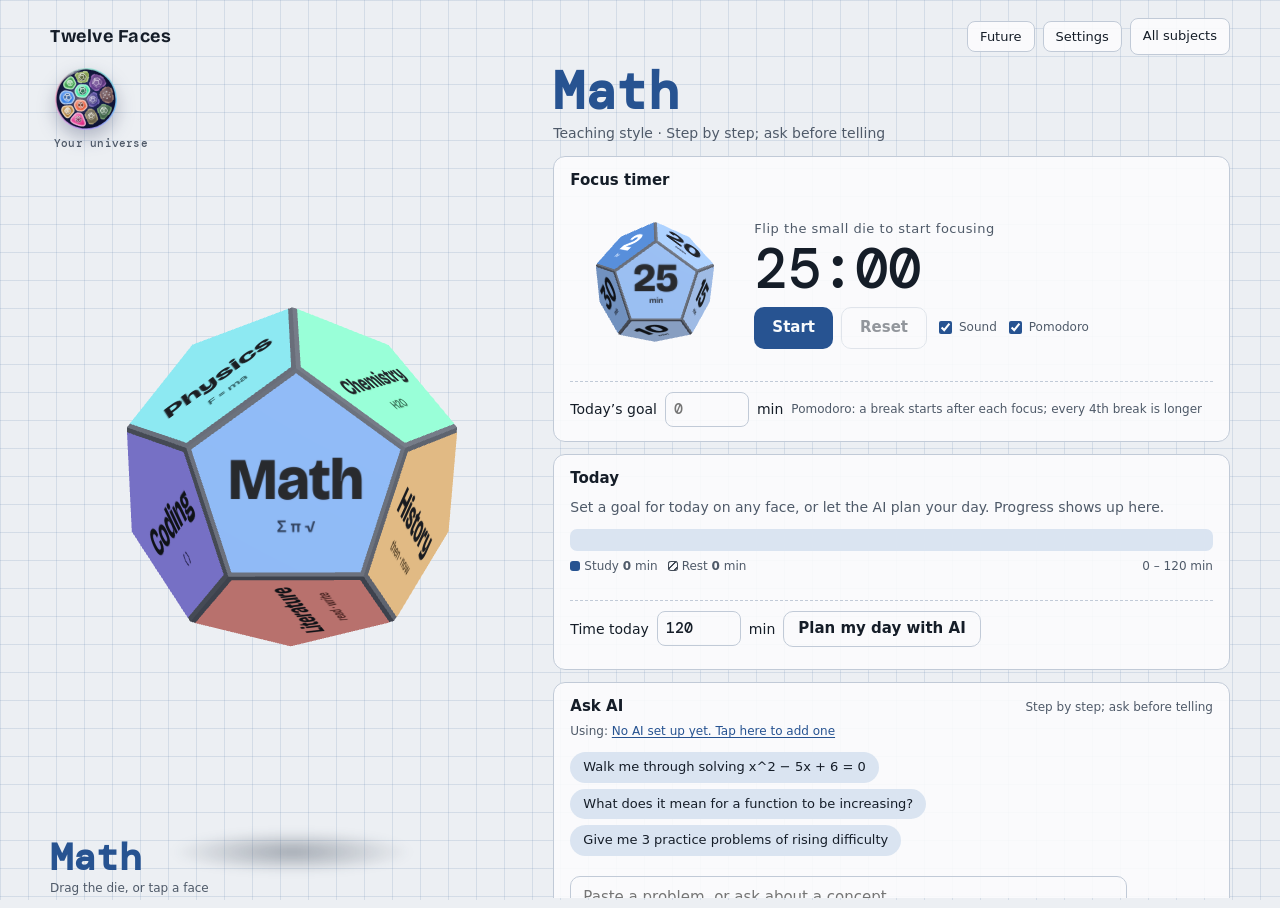
==== commit 42baba21: "Methods library, AI setup in place, twelve stars for long goals, wheel on the road, more names on it" ====
--- a/index.html
+++ b/index.html
@@ -227,6 +227,7 @@
 <script src="locales/ja.js"></script>
 <script src="locales/ko.js"></script>
 <script src="js/ai.js"></script>
+<script src="js/ai-setup.js"></script>
 <script src="js/profiles.js"></script>
 <script src="js/app.js"></script>
 <script src="js/settings.js"></script>
